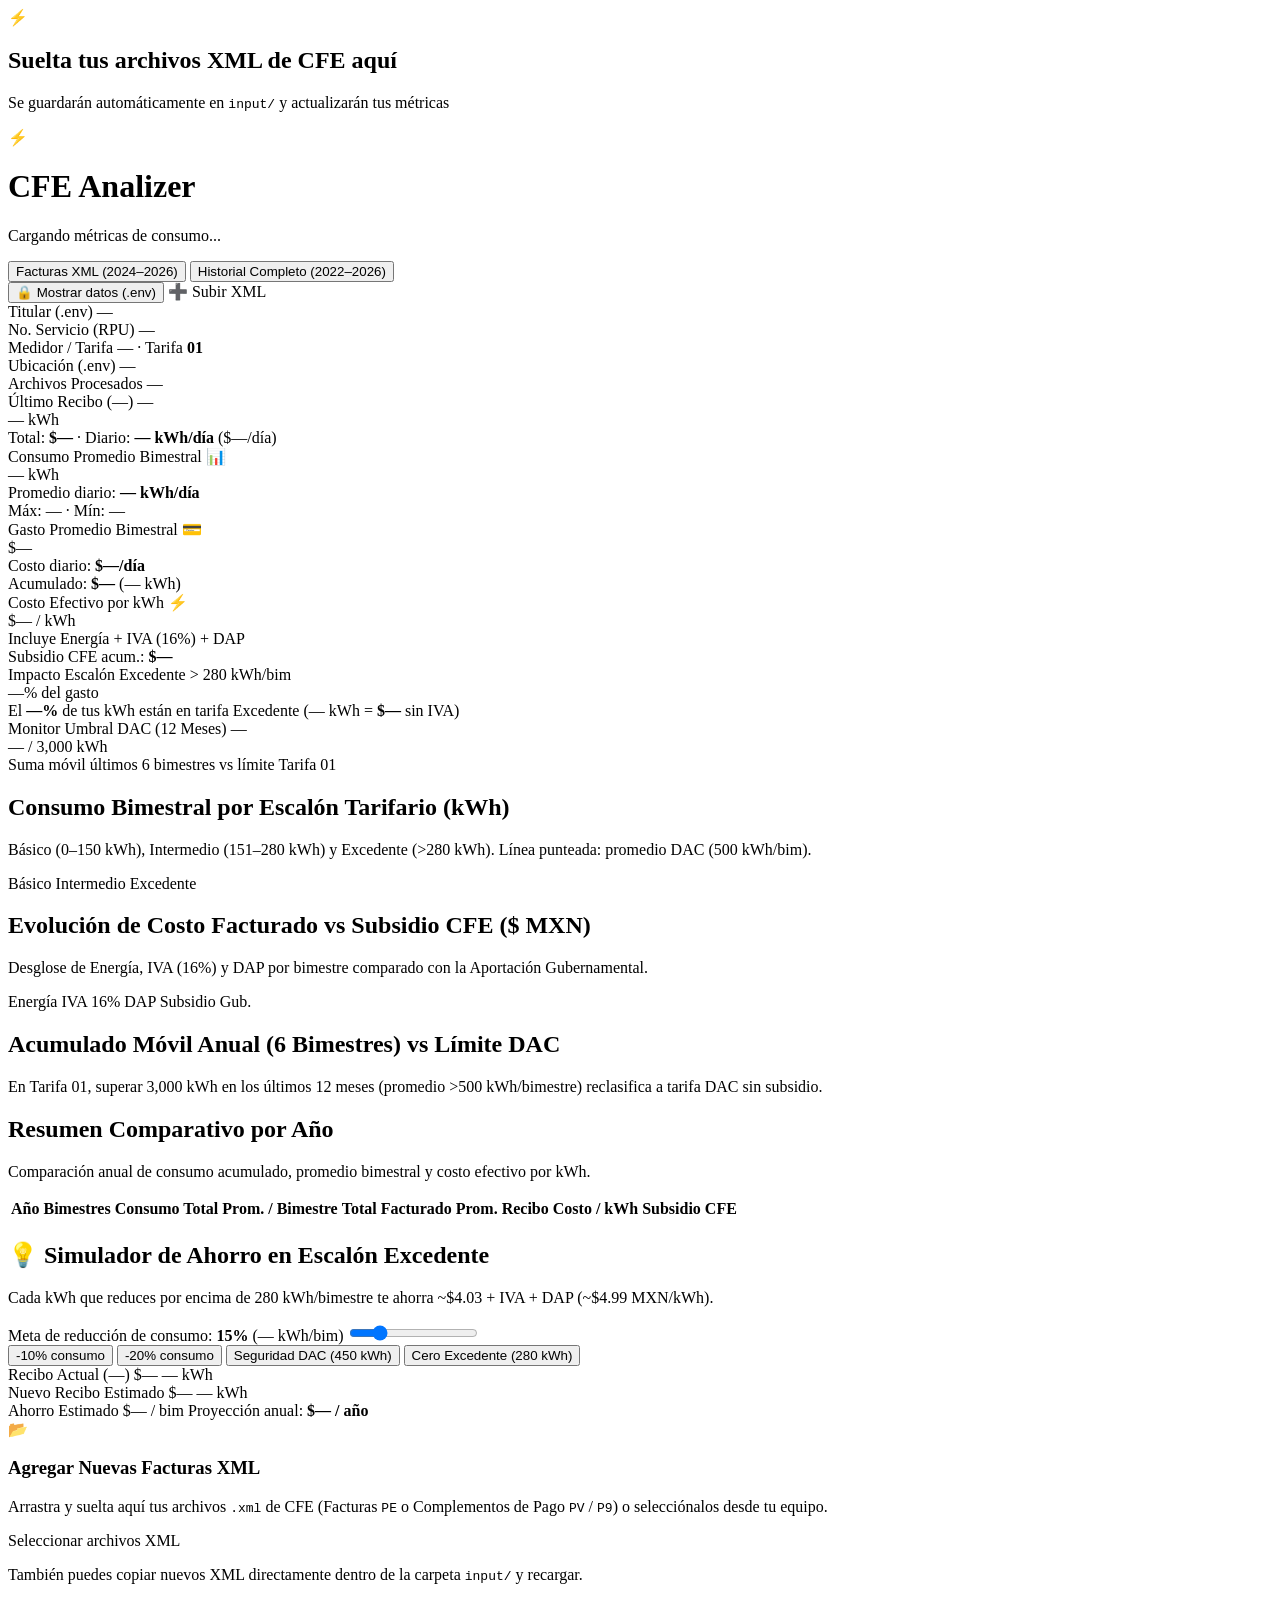
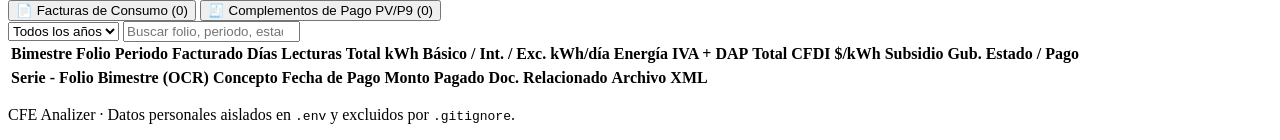
==== src/static/index.html @ cbf7b18a "feat: add CFE XML consumption analyzer dashboard with .env privacy isolation" ====
<!DOCTYPE html>
<html lang="es">
<head>
  <meta charset="UTF-8" />
  <meta name="viewport" content="width=device-width, initial-scale=1.0" />
  <title>CFE Analizer — Dashboard de Consumo Eléctrico</title>
  <link rel="stylesheet" href="/styles.css" />
</head>
<body>
  <!-- Zona de arrastrar y soltar global -->
  <div id="drop-overlay" class="drop-overlay hidden">
    <div class="drop-box">
      <div class="drop-icon">⚡</div>
      <h2>Suelta tus archivos XML de CFE aquí</h2>
      <p>Se guardarán automáticamente en <code>input/</code> y actualizarán tus métricas</p>
    </div>
  </div>

  <header class="topbar">
    <div class="brand">
      <div class="brand-logo">⚡</div>
      <div>
        <h1>CFE Analizer</h1>
        <p class="subtitle" id="header-subtitle">Cargando métricas de consumo...</p>
      </div>
    </div>

    <div class="topbar-actions">
      <div class="segmented-control" title="Alternar entre facturas XML directas o incluir los 11 bimestres históricos embebidos (2022-2023)">
        <button id="btn-mode-direct" class="seg-btn active" type="button">Facturas XML (2024–2026)</button>
        <button id="btn-mode-full" class="seg-btn" type="button">Historial Completo (2022–2026)</button>
      </div>

      <button id="btn-privacy" class="btn btn-secondary" type="button" title="Mostrar u ocultar datos personales cargados desde .env">
        🔒 <span id="privacy-label">Mostrar datos (.env)</span>
      </button>

      <label for="xml-file-input" class="btn btn-primary">
        ➕ Subir XML
      </label>
      <input id="xml-file-input" type="file" accept=".xml,.XML" multiple hidden />
    </div>
  </header>

  <main class="container">
    <!-- Notificación de subida -->
    <div id="toast" class="toast hidden"></div>

    <!-- Barra de perfil de suministro (.env) -->
    <section class="profile-bar">
      <div class="profile-item">
        <span class="profile-label">Titular (.env)</span>
        <span class="profile-value sensitive" id="prof-titular">—</span>
      </div>
      <div class="profile-item">
        <span class="profile-label">No. Servicio (RPU)</span>
        <span class="profile-value sensitive" id="prof-rpu">—</span>
      </div>
      <div class="profile-item">
        <span class="profile-label">Medidor / Tarifa</span>
        <span class="profile-value"><span class="sensitive" id="prof-medidor">—</span> · Tarifa <strong id="prof-tarifa">01</strong></span>
      </div>
      <div class="profile-item">
        <span class="profile-label">Ubicación (.env)</span>
        <span class="profile-value sensitive" id="prof-direccion">—</span>
      </div>
      <div class="profile-item">
        <span class="profile-label">Archivos Procesados</span>
        <span class="profile-value" id="prof-files">—</span>
      </div>
    </section>

    <!-- Tarjetas KPI -->
    <section class="kpi-grid">
      <article class="kpi-card highlight">
        <div class="kpi-header">
          <span class="kpi-title">Último Recibo (<span id="kpi-last-period">—</span>)</span>
          <span id="kpi-last-badge" class="badge">—</span>
        </div>
        <div class="kpi-main" id="kpi-last-kwh">— kWh</div>
        <div class="kpi-sub">
          Total: <strong id="kpi-last-total">$—</strong> · Diario: <strong id="kpi-last-daily">— kWh/día</strong> (<span id="kpi-last-daily-cost">$—/día</span>)
        </div>
      </article>

      <article class="kpi-card">
        <div class="kpi-header">
          <span class="kpi-title">Consumo Promedio Bimestral</span>
          <span class="kpi-icon">📊</span>
        </div>
        <div class="kpi-main" id="kpi-avg-kwh">— kWh</div>
        <div class="kpi-sub">
          Promedio diario: <strong id="kpi-avg-daily-kwh">— kWh/día</strong><br />
          Máx: <span id="kpi-max-kwh">—</span> · Mín: <span id="kpi-min-kwh">—</span>
        </div>
      </article>

      <article class="kpi-card">
        <div class="kpi-header">
          <span class="kpi-title">Gasto Promedio Bimestral</span>
          <span class="kpi-icon">💳</span>
        </div>
        <div class="kpi-main" id="kpi-avg-cost">$—</div>
        <div class="kpi-sub">
          Costo diario: <strong id="kpi-avg-daily-cost">$—/día</strong><br />
          Acumulado: <strong id="kpi-total-cost">$—</strong> (<span id="kpi-total-kwh">— kWh</span>)
        </div>
      </article>

      <article class="kpi-card">
        <div class="kpi-header">
          <span class="kpi-title">Costo Efectivo por kWh</span>
          <span class="kpi-icon">⚡</span>
        </div>
        <div class="kpi-main" id="kpi-cost-kwh">$— / kWh</div>
        <div class="kpi-sub">
          Incluye Energía + IVA (16%) + DAP<br />
          Subsidio CFE acum.: <strong class="text-emerald" id="kpi-total-subsidio">$—</strong>
        </div>
      </article>

      <article class="kpi-card warning-border">
        <div class="kpi-header">
          <span class="kpi-title">Impacto Escalón Excedente</span>
          <span class="badge badge-warn">&gt; 280 kWh/bim</span>
        </div>
        <div class="kpi-main text-amber" id="kpi-exc-cost-pct">—% del gasto</div>
        <div class="kpi-sub">
          El <strong id="kpi-exc-kwh-pct">—%</strong> de tus kWh están en tarifa Excedente (<span id="kpi-exc-kwh-total">— kWh</span> = <strong id="kpi-exc-cost-total">$—</strong> sin IVA)
        </div>
      </article>

      <article class="kpi-card" id="dac-card">
        <div class="kpi-header">
          <span class="kpi-title">Monitor Umbral DAC (12 Meses)</span>
          <span id="dac-badge" class="badge">—</span>
        </div>
        <div class="kpi-main" id="kpi-dac-rolling">— / 3,000 kWh</div>
        <div class="progress-bar-wrap">
          <div id="dac-progress-bar" class="progress-bar" style="width: 0%"></div>
        </div>
        <div class="kpi-sub" id="kpi-dac-sub">
          Suma móvil últimos 6 bimestres vs límite Tarifa 01
        </div>
      </article>
    </section>

    <!-- Gráficas Principales -->
    <section class="charts-grid">
      <div class="card chart-card">
        <div class="card-header">
          <div>
            <h2>Consumo Bimestral por Escalón Tarifario (kWh)</h2>
            <p class="card-desc">Básico (0–150 kWh), Intermedio (151–280 kWh) y Excedente (&gt;280 kWh). Línea punteada: promedio DAC (500 kWh/bim).</p>
          </div>
          <div class="legend-inline">
            <span><i class="dot dot-basico"></i> Básico</span>
            <span><i class="dot dot-intermedio"></i> Intermedio</span>
            <span><i class="dot dot-excedente"></i> Excedente</span>
          </div>
        </div>
        <div class="chart-container" id="chart-kwh-tiers"></div>
      </div>

      <div class="card chart-card">
        <div class="card-header">
          <div>
            <h2>Evolución de Costo Facturado vs Subsidio CFE ($ MXN)</h2>
            <p class="card-desc">Desglose de Energía, IVA (16%) y DAP por bimestre comparado con la Aportación Gubernamental.</p>
          </div>
          <div class="legend-inline">
            <span><i class="dot dot-energia"></i> Energía</span>
            <span><i class="dot dot-iva"></i> IVA 16%</span>
            <span><i class="dot dot-dap"></i> DAP</span>
            <span><i class="dot dot-subsidio"></i> Subsidio Gub.</span>
          </div>
        </div>
        <div class="chart-container" id="chart-cost-breakdown"></div>
      </div>
    </section>

    <!-- Segunda fila de gráficas: Riesgo DAC + Comparativa Anual -->
    <section class="charts-grid">
      <div class="card chart-card">
        <div class="card-header">
          <div>
            <h2>Acumulado Móvil Anual (6 Bimestres) vs Límite DAC</h2>
            <p class="card-desc">En Tarifa 01, superar 3,000 kWh en los últimos 12 meses (promedio &gt;500 kWh/bimestre) reclasifica a tarifa DAC sin subsidio.</p>
          </div>
        </div>
        <div class="chart-container" id="chart-dac-rolling"></div>
      </div>

      <div class="card chart-card">
        <div class="card-header">
          <div>
            <h2>Resumen Comparativo por Año</h2>
            <p class="card-desc">Comparación anual de consumo acumulado, promedio bimestral y costo efectivo por kWh.</p>
          </div>
        </div>
        <div class="year-table-wrap">
          <table class="data-table compact-table" id="year-summary-table">
            <thead>
              <tr>
                <th>Año</th>
                <th>Bimestres</th>
                <th>Consumo Total</th>
                <th>Prom. / Bimestre</th>
                <th>Total Facturado</th>
                <th>Prom. Recibo</th>
                <th>Costo / kWh</th>
                <th>Subsidio CFE</th>
              </tr>
            </thead>
            <tbody></tbody>
          </table>
        </div>
      </div>
    </section>

    <!-- Simulador Interactivo de Ahorro + Zona de Carga -->
    <section class="simulator-upload-grid">
      <div class="card simulator-card">
        <div class="card-header">
          <div>
            <h2>💡 Simulador de Ahorro en Escalón Excedente</h2>
            <p class="card-desc">Cada kWh que reduces por encima de 280 kWh/bimestre te ahorra ~$4.03 + IVA + DAP (~$4.99 MXN/kWh).</p>
          </div>
        </div>
        <div class="simulator-body">
          <div class="sim-controls">
            <label for="sim-slider">
              Meta de reducción de consumo: <strong id="sim-pct-label">15%</strong>
              (<span id="sim-kwh-target-label">— kWh/bim</span>)
            </label>
            <input type="range" id="sim-slider" min="5" max="55" step="1" value="15" />
            <div class="sim-presets">
              <button type="button" class="chip" data-target-pct="10">-10% consumo</button>
              <button type="button" class="chip" data-target-pct="20">-20% consumo</button>
              <button type="button" class="chip" id="btn-sim-no-dac">Seguridad DAC (450 kWh)</button>
              <button type="button" class="chip" id="btn-sim-no-exc">Cero Excedente (280 kWh)</button>
            </div>
          </div>
          <div class="sim-results">
            <div class="sim-stat">
              <span class="sim-stat-label">Recibo Actual (<span id="sim-ref-period">—</span>)</span>
              <span class="sim-stat-val" id="sim-curr-bill">$—</span>
              <span class="sim-stat-sub" id="sim-curr-kwh">— kWh</span>
            </div>
            <div class="sim-stat">
              <span class="sim-stat-label">Nuevo Recibo Estimado</span>
              <span class="sim-stat-val text-emerald" id="sim-new-bill">$—</span>
              <span class="sim-stat-sub" id="sim-new-kwh">— kWh</span>
            </div>
            <div class="sim-stat highlight-stat">
              <span class="sim-stat-label">Ahorro Estimado</span>
              <span class="sim-stat-val text-amber" id="sim-saving-bim">$— / bim</span>
              <span class="sim-stat-sub">Proyección anual: <strong id="sim-saving-year">$— / año</strong></span>
            </div>
          </div>
        </div>
      </div>

      <div class="card upload-card" id="upload-dropzone">
        <div class="upload-content">
          <div class="upload-icon">📂</div>
          <h3>Agregar Nuevas Facturas XML</h3>
          <p>Arrastra y suelta aquí tus archivos <code>.xml</code> de CFE (Facturas <code>PE</code> o Complementos de Pago <code>PV</code> / <code>P9</code>) o selecciónalos desde tu equipo.</p>
          <label for="xml-file-input" class="btn btn-primary">Seleccionar archivos XML</label>
          <p class="upload-hint">También puedes copiar nuevos XML directamente dentro de la carpeta <code>input/</code> y recargar.</p>
        </div>
      </div>
    </section>

    <!-- Tabla Detallada de Facturas y Pagos -->
    <section class="card table-section">
      <div class="card-header table-header-bar">
        <div class="tabs">
          <button type="button" id="tab-invoices" class="tab-btn active">📄 Facturas de Consumo (<span id="count-invoices">0</span>)</button>
          <button type="button" id="tab-payments" class="tab-btn">🧾 Complementos de Pago PV/P9 (<span id="count-payments">0</span>)</button>
        </div>
        <div class="table-filters">
          <select id="filter-year" class="input-select">
            <option value="all">Todos los años</option>
          </select>
          <input type="search" id="filter-search" class="input-search" placeholder="Buscar folio, periodo, estado..." />
        </div>
      </div>

      <!-- Tabla Facturas -->
      <div id="view-invoices" class="table-responsive">
        <table class="data-table" id="invoices-table">
          <thead>
            <tr>
              <th>Bimestre</th>
              <th>Folio</th>
              <th>Periodo Facturado</th>
              <th>Días</th>
              <th>Lecturas</th>
              <th>Total kWh</th>
              <th>Básico / Int. / Exc.</th>
              <th>kWh/día</th>
              <th>Energía</th>
              <th>IVA + DAP</th>
              <th>Total CFDI</th>
              <th>$/kWh</th>
              <th>Subsidio Gub.</th>
              <th>Estado / Pago</th>
            </tr>
          </thead>
          <tbody></tbody>
        </table>
      </div>

      <!-- Tabla Complementos de Pago -->
      <div id="view-payments" class="table-responsive hidden">
        <table class="data-table" id="payments-table">
          <thead>
            <tr>
              <th>Serie - Folio</th>
              <th>Bimestre (OCR)</th>
              <th>Concepto</th>
              <th>Fecha de Pago</th>
              <th>Monto Pagado</th>
              <th>Doc. Relacionado</th>
              <th>Archivo XML</th>
            </tr>
          </thead>
          <tbody></tbody>
        </table>
      </div>
    </section>
  </main>

  <footer class="footer">
    <p>CFE Analizer · Datos personales aislados en <code>.env</code> y excluidos por <code>.gitignore</code>.</p>
  </footer>

  <div id="chart-tooltip" class="chart-tooltip hidden"></div>
  <script src="/app.js"></script>
</body>
</html>
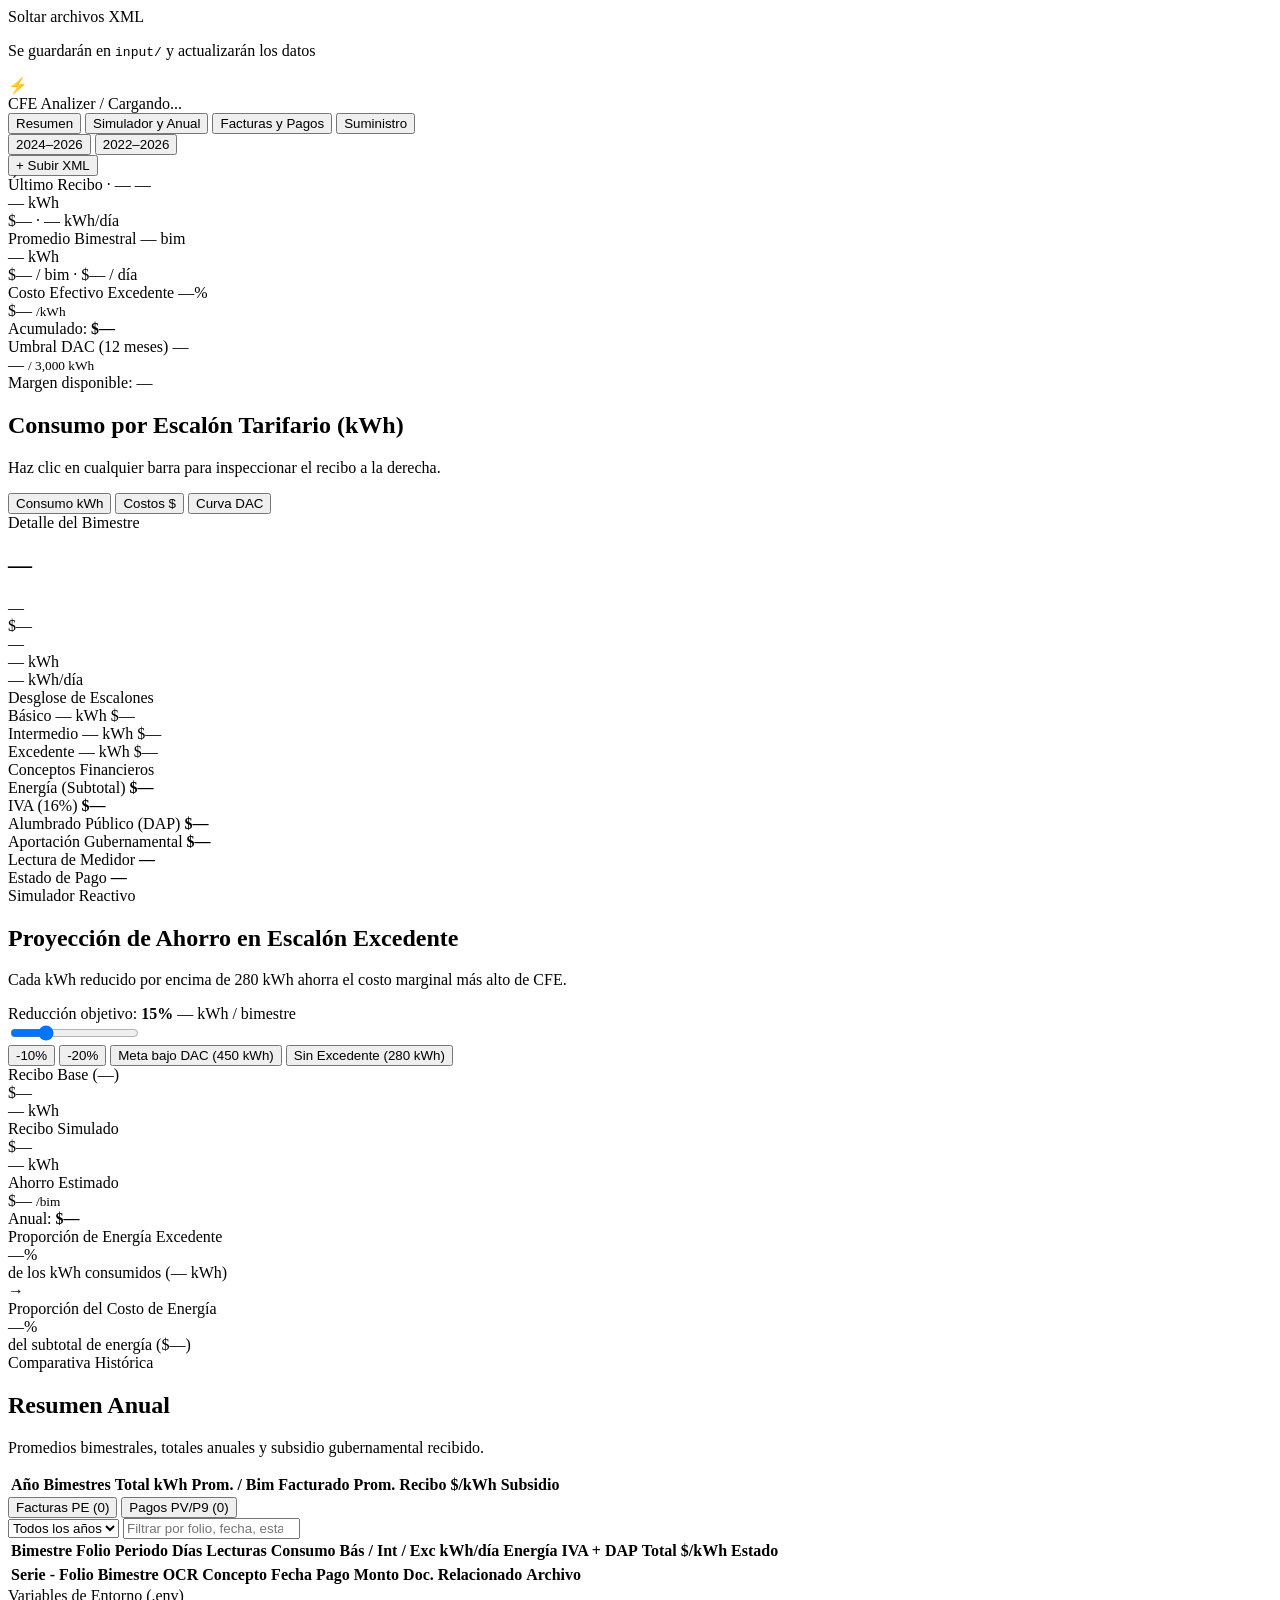
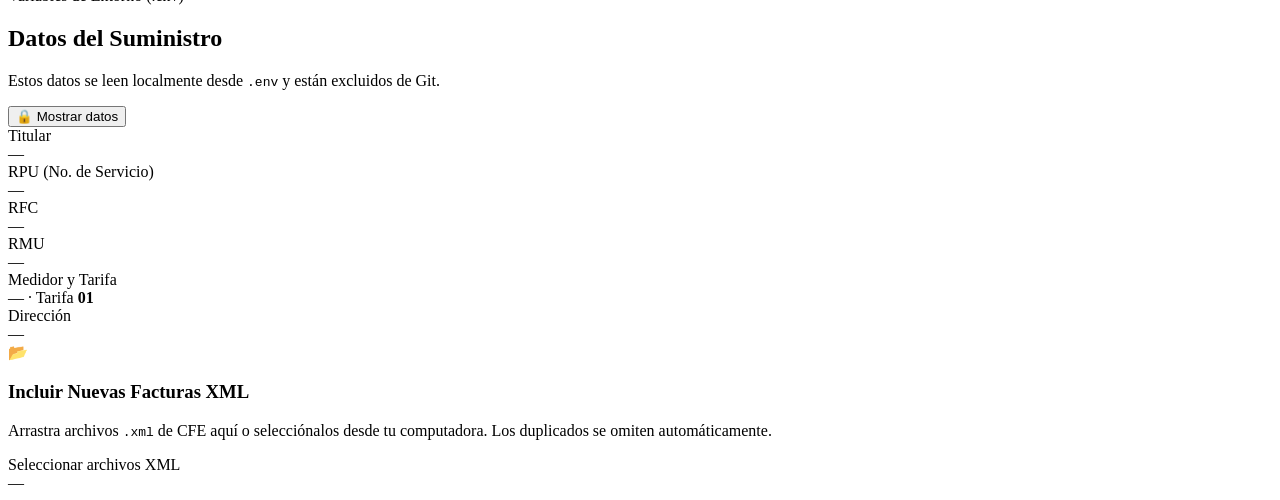
==== commit 454b34ed: "style(ui): redesign into minimalist zero-glow rounded-square multi-view interface" ====
--- a/src/static/index.html
+++ b/src/static/index.html
@@ -3,338 +3,425 @@
 <head>
   <meta charset="UTF-8" />
   <meta name="viewport" content="width=device-width, initial-scale=1.0" />
-  <title>CFE Analizer — Dashboard de Consumo Eléctrico</title>
+  <title>CFE Analizer</title>
   <link rel="stylesheet" href="/styles.css" />
 </head>
 <body>
-  <!-- Zona de arrastrar y soltar global -->
+  <!-- Drop overlay global -->
   <div id="drop-overlay" class="drop-overlay hidden">
     <div class="drop-box">
-      <div class="drop-icon">⚡</div>
-      <h2>Suelta tus archivos XML de CFE aquí</h2>
-      <p>Se guardarán automáticamente en <code>input/</code> y actualizarán tus métricas</p>
+      <div class="drop-title">Soltar archivos XML</div>
+      <p>Se guardarán en <code>input/</code> y actualizarán los datos</p>
     </div>
   </div>
 
-  <header class="topbar">
-    <div class="brand">
-      <div class="brand-logo">⚡</div>
-      <div>
-        <h1>CFE Analizer</h1>
-        <p class="subtitle" id="header-subtitle">Cargando métricas de consumo...</p>
+  <div class="app-shell">
+    <!-- Barra superior minimalista -->
+    <header class="topbar">
+      <div class="topbar-left">
+        <div class="logo-sq">⚡</div>
+        <span class="app-title">CFE Analizer</span>
+        <span class="divider">/</span>
+        <span id="header-period-badge" class="meta-pill">Cargando...</span>
       </div>
-    </div>
-
-    <div class="topbar-actions">
-      <div class="segmented-control" title="Alternar entre facturas XML directas o incluir los 11 bimestres históricos embebidos (2022-2023)">
-        <button id="btn-mode-direct" class="seg-btn active" type="button">Facturas XML (2024–2026)</button>
-        <button id="btn-mode-full" class="seg-btn" type="button">Historial Completo (2022–2026)</button>
+
+      <!-- Navegación principal por vistas -->
+      <nav class="main-nav" aria-label="Vistas principales">
+        <button type="button" class="nav-btn active" data-view="overview">Resumen</button>
+        <button type="button" class="nav-btn" data-view="simulator">Simulador y Anual</button>
+        <button type="button" class="nav-btn" data-view="records">Facturas y Pagos</button>
+        <button type="button" class="nav-btn" data-view="profile">Suministro</button>
+      </nav>
+
+      <!-- Controles globales discretos -->
+      <div class="topbar-right">
+        <div class="segmented" title="Rango de datos">
+          <button id="btn-mode-direct" class="seg-btn active" type="button">2024–2026</button>
+          <button id="btn-mode-full" class="seg-btn" type="button">2022–2026</button>
+        </div>
+
+        <button id="btn-open-upload" class="btn btn-primary" type="button">
+          + Subir XML
+        </button>
+        <input id="xml-file-input" type="file" accept=".xml,.XML" multiple hidden />
       </div>
-
-      <button id="btn-privacy" class="btn btn-secondary" type="button" title="Mostrar u ocultar datos personales cargados desde .env">
-        🔒 <span id="privacy-label">Mostrar datos (.env)</span>
-      </button>
-
-      <label for="xml-file-input" class="btn btn-primary">
-        ➕ Subir XML
-      </label>
-      <input id="xml-file-input" type="file" accept=".xml,.XML" multiple hidden />
-    </div>
-  </header>
-
-  <main class="container">
-    <!-- Notificación de subida -->
+    </header>
+
+    <!-- Notificación flotante -->
     <div id="toast" class="toast hidden"></div>
 
-    <!-- Barra de perfil de suministro (.env) -->
-    <section class="profile-bar">
-      <div class="profile-item">
-        <span class="profile-label">Titular (.env)</span>
-        <span class="profile-value sensitive" id="prof-titular">—</span>
-      </div>
-      <div class="profile-item">
-        <span class="profile-label">No. Servicio (RPU)</span>
-        <span class="profile-value sensitive" id="prof-rpu">—</span>
-      </div>
-      <div class="profile-item">
-        <span class="profile-label">Medidor / Tarifa</span>
-        <span class="profile-value"><span class="sensitive" id="prof-medidor">—</span> · Tarifa <strong id="prof-tarifa">01</strong></span>
-      </div>
-      <div class="profile-item">
-        <span class="profile-label">Ubicación (.env)</span>
-        <span class="profile-value sensitive" id="prof-direccion">—</span>
-      </div>
-      <div class="profile-item">
-        <span class="profile-label">Archivos Procesados</span>
-        <span class="profile-value" id="prof-files">—</span>
-      </div>
-    </section>
-
-    <!-- Tarjetas KPI -->
-    <section class="kpi-grid">
-      <article class="kpi-card highlight">
-        <div class="kpi-header">
-          <span class="kpi-title">Último Recibo (<span id="kpi-last-period">—</span>)</span>
-          <span id="kpi-last-badge" class="badge">—</span>
-        </div>
-        <div class="kpi-main" id="kpi-last-kwh">— kWh</div>
-        <div class="kpi-sub">
-          Total: <strong id="kpi-last-total">$—</strong> · Diario: <strong id="kpi-last-daily">— kWh/día</strong> (<span id="kpi-last-daily-cost">$—/día</span>)
-        </div>
-      </article>
-
-      <article class="kpi-card">
-        <div class="kpi-header">
-          <span class="kpi-title">Consumo Promedio Bimestral</span>
-          <span class="kpi-icon">📊</span>
-        </div>
-        <div class="kpi-main" id="kpi-avg-kwh">— kWh</div>
-        <div class="kpi-sub">
-          Promedio diario: <strong id="kpi-avg-daily-kwh">— kWh/día</strong><br />
-          Máx: <span id="kpi-max-kwh">—</span> · Mín: <span id="kpi-min-kwh">—</span>
-        </div>
-      </article>
-
-      <article class="kpi-card">
-        <div class="kpi-header">
-          <span class="kpi-title">Gasto Promedio Bimestral</span>
-          <span class="kpi-icon">💳</span>
-        </div>
-        <div class="kpi-main" id="kpi-avg-cost">$—</div>
-        <div class="kpi-sub">
-          Costo diario: <strong id="kpi-avg-daily-cost">$—/día</strong><br />
-          Acumulado: <strong id="kpi-total-cost">$—</strong> (<span id="kpi-total-kwh">— kWh</span>)
-        </div>
-      </article>
-
-      <article class="kpi-card">
-        <div class="kpi-header">
-          <span class="kpi-title">Costo Efectivo por kWh</span>
-          <span class="kpi-icon">⚡</span>
-        </div>
-        <div class="kpi-main" id="kpi-cost-kwh">$— / kWh</div>
-        <div class="kpi-sub">
-          Incluye Energía + IVA (16%) + DAP<br />
-          Subsidio CFE acum.: <strong class="text-emerald" id="kpi-total-subsidio">$—</strong>
-        </div>
-      </article>
-
-      <article class="kpi-card warning-border">
-        <div class="kpi-header">
-          <span class="kpi-title">Impacto Escalón Excedente</span>
-          <span class="badge badge-warn">&gt; 280 kWh/bim</span>
-        </div>
-        <div class="kpi-main text-amber" id="kpi-exc-cost-pct">—% del gasto</div>
-        <div class="kpi-sub">
-          El <strong id="kpi-exc-kwh-pct">—%</strong> de tus kWh están en tarifa Excedente (<span id="kpi-exc-kwh-total">— kWh</span> = <strong id="kpi-exc-cost-total">$—</strong> sin IVA)
-        </div>
-      </article>
-
-      <article class="kpi-card" id="dac-card">
-        <div class="kpi-header">
-          <span class="kpi-title">Monitor Umbral DAC (12 Meses)</span>
-          <span id="dac-badge" class="badge">—</span>
-        </div>
-        <div class="kpi-main" id="kpi-dac-rolling">— / 3,000 kWh</div>
-        <div class="progress-bar-wrap">
-          <div id="dac-progress-bar" class="progress-bar" style="width: 0%"></div>
-        </div>
-        <div class="kpi-sub" id="kpi-dac-sub">
-          Suma móvil últimos 6 bimestres vs límite Tarifa 01
-        </div>
-      </article>
-    </section>
-
-    <!-- Gráficas Principales -->
-    <section class="charts-grid">
-      <div class="card chart-card">
-        <div class="card-header">
-          <div>
-            <h2>Consumo Bimestral por Escalón Tarifario (kWh)</h2>
-            <p class="card-desc">Básico (0–150 kWh), Intermedio (151–280 kWh) y Excedente (&gt;280 kWh). Línea punteada: promedio DAC (500 kWh/bim).</p>
-          </div>
-          <div class="legend-inline">
-            <span><i class="dot dot-basico"></i> Básico</span>
-            <span><i class="dot dot-intermedio"></i> Intermedio</span>
-            <span><i class="dot dot-excedente"></i> Excedente</span>
-          </div>
-        </div>
-        <div class="chart-container" id="chart-kwh-tiers"></div>
-      </div>
-
-      <div class="card chart-card">
-        <div class="card-header">
-          <div>
-            <h2>Evolución de Costo Facturado vs Subsidio CFE ($ MXN)</h2>
-            <p class="card-desc">Desglose de Energía, IVA (16%) y DAP por bimestre comparado con la Aportación Gubernamental.</p>
-          </div>
-          <div class="legend-inline">
-            <span><i class="dot dot-energia"></i> Energía</span>
-            <span><i class="dot dot-iva"></i> IVA 16%</span>
-            <span><i class="dot dot-dap"></i> DAP</span>
-            <span><i class="dot dot-subsidio"></i> Subsidio Gub.</span>
-          </div>
-        </div>
-        <div class="chart-container" id="chart-cost-breakdown"></div>
-      </div>
-    </section>
-
-    <!-- Segunda fila de gráficas: Riesgo DAC + Comparativa Anual -->
-    <section class="charts-grid">
-      <div class="card chart-card">
-        <div class="card-header">
-          <div>
-            <h2>Acumulado Móvil Anual (6 Bimestres) vs Límite DAC</h2>
-            <p class="card-desc">En Tarifa 01, superar 3,000 kWh en los últimos 12 meses (promedio &gt;500 kWh/bimestre) reclasifica a tarifa DAC sin subsidio.</p>
-          </div>
-        </div>
-        <div class="chart-container" id="chart-dac-rolling"></div>
-      </div>
-
-      <div class="card chart-card">
-        <div class="card-header">
-          <div>
-            <h2>Resumen Comparativo por Año</h2>
-            <p class="card-desc">Comparación anual de consumo acumulado, promedio bimestral y costo efectivo por kWh.</p>
-          </div>
-        </div>
-        <div class="year-table-wrap">
-          <table class="data-table compact-table" id="year-summary-table">
-            <thead>
-              <tr>
-                <th>Año</th>
-                <th>Bimestres</th>
-                <th>Consumo Total</th>
-                <th>Prom. / Bimestre</th>
-                <th>Total Facturado</th>
-                <th>Prom. Recibo</th>
-                <th>Costo / kWh</th>
-                <th>Subsidio CFE</th>
-              </tr>
-            </thead>
-            <tbody></tbody>
-          </table>
-        </div>
-      </div>
-    </section>
-
-    <!-- Simulador Interactivo de Ahorro + Zona de Carga -->
-    <section class="simulator-upload-grid">
-      <div class="card simulator-card">
-        <div class="card-header">
-          <div>
-            <h2>💡 Simulador de Ahorro en Escalón Excedente</h2>
-            <p class="card-desc">Cada kWh que reduces por encima de 280 kWh/bimestre te ahorra ~$4.03 + IVA + DAP (~$4.99 MXN/kWh).</p>
-          </div>
-        </div>
-        <div class="simulator-body">
-          <div class="sim-controls">
-            <label for="sim-slider">
-              Meta de reducción de consumo: <strong id="sim-pct-label">15%</strong>
-              (<span id="sim-kwh-target-label">— kWh/bim</span>)
-            </label>
-            <input type="range" id="sim-slider" min="5" max="55" step="1" value="15" />
-            <div class="sim-presets">
-              <button type="button" class="chip" data-target-pct="10">-10% consumo</button>
-              <button type="button" class="chip" data-target-pct="20">-20% consumo</button>
-              <button type="button" class="chip" id="btn-sim-no-dac">Seguridad DAC (450 kWh)</button>
-              <button type="button" class="chip" id="btn-sim-no-exc">Cero Excedente (280 kWh)</button>
-            </div>
-          </div>
-          <div class="sim-results">
-            <div class="sim-stat">
-              <span class="sim-stat-label">Recibo Actual (<span id="sim-ref-period">—</span>)</span>
-              <span class="sim-stat-val" id="sim-curr-bill">$—</span>
-              <span class="sim-stat-sub" id="sim-curr-kwh">— kWh</span>
-            </div>
-            <div class="sim-stat">
-              <span class="sim-stat-label">Nuevo Recibo Estimado</span>
-              <span class="sim-stat-val text-emerald" id="sim-new-bill">$—</span>
-              <span class="sim-stat-sub" id="sim-new-kwh">— kWh</span>
-            </div>
-            <div class="sim-stat highlight-stat">
-              <span class="sim-stat-label">Ahorro Estimado</span>
-              <span class="sim-stat-val text-amber" id="sim-saving-bim">$— / bim</span>
-              <span class="sim-stat-sub">Proyección anual: <strong id="sim-saving-year">$— / año</strong></span>
-            </div>
-          </div>
-        </div>
-      </div>
-
-      <div class="card upload-card" id="upload-dropzone">
-        <div class="upload-content">
-          <div class="upload-icon">📂</div>
-          <h3>Agregar Nuevas Facturas XML</h3>
-          <p>Arrastra y suelta aquí tus archivos <code>.xml</code> de CFE (Facturas <code>PE</code> o Complementos de Pago <code>PV</code> / <code>P9</code>) o selecciónalos desde tu equipo.</p>
-          <label for="xml-file-input" class="btn btn-primary">Seleccionar archivos XML</label>
-          <p class="upload-hint">También puedes copiar nuevos XML directamente dentro de la carpeta <code>input/</code> y recargar.</p>
-        </div>
-      </div>
-    </section>
-
-    <!-- Tabla Detallada de Facturas y Pagos -->
-    <section class="card table-section">
-      <div class="card-header table-header-bar">
-        <div class="tabs">
-          <button type="button" id="tab-invoices" class="tab-btn active">📄 Facturas de Consumo (<span id="count-invoices">0</span>)</button>
-          <button type="button" id="tab-payments" class="tab-btn">🧾 Complementos de Pago PV/P9 (<span id="count-payments">0</span>)</button>
-        </div>
-        <div class="table-filters">
-          <select id="filter-year" class="input-select">
-            <option value="all">Todos los años</option>
-          </select>
-          <input type="search" id="filter-search" class="input-search" placeholder="Buscar folio, periodo, estado..." />
-        </div>
-      </div>
-
-      <!-- Tabla Facturas -->
-      <div id="view-invoices" class="table-responsive">
-        <table class="data-table" id="invoices-table">
-          <thead>
-            <tr>
-              <th>Bimestre</th>
-              <th>Folio</th>
-              <th>Periodo Facturado</th>
-              <th>Días</th>
-              <th>Lecturas</th>
-              <th>Total kWh</th>
-              <th>Básico / Int. / Exc.</th>
-              <th>kWh/día</th>
-              <th>Energía</th>
-              <th>IVA + DAP</th>
-              <th>Total CFDI</th>
-              <th>$/kWh</th>
-              <th>Subsidio Gub.</th>
-              <th>Estado / Pago</th>
-            </tr>
-          </thead>
-          <tbody></tbody>
-        </table>
-      </div>
-
-      <!-- Tabla Complementos de Pago -->
-      <div id="view-payments" class="table-responsive hidden">
-        <table class="data-table" id="payments-table">
-          <thead>
-            <tr>
-              <th>Serie - Folio</th>
-              <th>Bimestre (OCR)</th>
-              <th>Concepto</th>
-              <th>Fecha de Pago</th>
-              <th>Monto Pagado</th>
-              <th>Doc. Relacionado</th>
-              <th>Archivo XML</th>
-            </tr>
-          </thead>
-          <tbody></tbody>
-        </table>
-      </div>
-    </section>
-  </main>
-
-  <footer class="footer">
-    <p>CFE Analizer · Datos personales aislados en <code>.env</code> y excluidos por <code>.gitignore</code>.</p>
-  </footer>
+    <!-- CONTENIDO DE VISTAS -->
+    <main class="view-container">
+      <!-- ==================== VISTA 1: RESUMEN ==================== -->
+      <section id="view-overview" class="view active">
+        <!-- 4 Tarjetas KPI esenciales -->
+        <div class="kpi-row">
+          <article class="sq-card kpi-card">
+            <div class="kpi-top">
+              <span class="kpi-label">Último Recibo · <span id="kpi-last-period">—</span></span>
+              <span id="kpi-last-badge" class="tag">—</span>
+            </div>
+            <div class="kpi-value" id="kpi-last-kwh">— kWh</div>
+            <div class="kpi-foot">
+              <span id="kpi-last-total">$—</span>
+              <span class="dot-sep">·</span>
+              <span id="kpi-last-daily">— kWh/día</span>
+            </div>
+          </article>
+
+          <article class="sq-card kpi-card">
+            <div class="kpi-top">
+              <span class="kpi-label">Promedio Bimestral</span>
+              <span class="tag tag-neutral" id="kpi-count-bim">— bim</span>
+            </div>
+            <div class="kpi-value" id="kpi-avg-kwh">— kWh</div>
+            <div class="kpi-foot">
+              <span id="kpi-avg-cost">$— / bim</span>
+              <span class="dot-sep">·</span>
+              <span id="kpi-avg-daily-cost">$— / día</span>
+            </div>
+          </article>
+
+          <article class="sq-card kpi-card">
+            <div class="kpi-top">
+              <span class="kpi-label">Costo Efectivo</span>
+              <span class="tag tag-amber" id="kpi-exc-tag">Excedente —%</span>
+            </div>
+            <div class="kpi-value" id="kpi-cost-kwh">$— <small>/kWh</small></div>
+            <div class="kpi-foot">
+              <span>Acumulado: <strong id="kpi-total-cost">$—</strong></span>
+            </div>
+          </article>
+
+          <article class="sq-card kpi-card">
+            <div class="kpi-top">
+              <span class="kpi-label">Umbral DAC (12 meses)</span>
+              <span id="dac-badge" class="tag">—</span>
+            </div>
+            <div class="kpi-value" id="kpi-dac-rolling">— <small>/ 3,000 kWh</small></div>
+            <div class="progress-track">
+              <div id="dac-progress-bar" class="progress-fill" style="width: 0%"></div>
+            </div>
+            <div class="kpi-foot" id="kpi-dac-sub">Margen disponible: —</div>
+          </article>
+        </div>
+
+        <!-- Panel interactivo: Gráfica principal + Inspector de recibo seleccionado -->
+        <div class="overview-main-grid">
+          <div class="sq-card chart-panel">
+            <div class="panel-header">
+              <div>
+                <h2 id="main-chart-title">Consumo por Escalón Tarifario (kWh)</h2>
+                <p id="main-chart-subtitle" class="panel-sub">Haz clic en cualquier barra para inspeccionar el recibo a la derecha.</p>
+              </div>
+              <div class="segmented" id="chart-type-switcher">
+                <button type="button" class="seg-btn active" data-chart="tiers">Consumo kWh</button>
+                <button type="button" class="seg-btn" data-chart="costs">Costos $</button>
+                <button type="button" class="seg-btn" data-chart="dac">Curva DAC</button>
+              </div>
+            </div>
+
+            <div class="chart-legend" id="main-chart-legend"></div>
+            <div class="chart-stage" id="main-chart-stage"></div>
+          </div>
+
+          <!-- Inspector reactivo del bimestre seleccionado -->
+          <aside class="sq-card inspector-panel">
+            <div class="panel-header">
+              <div>
+                <span class="eyebrow">Detalle del Bimestre</span>
+                <h2 id="insp-period">—</h2>
+              </div>
+              <span id="insp-folio" class="mono-tag">—</span>
+            </div>
+
+            <div class="insp-hero">
+              <div>
+                <div class="insp-big" id="insp-total">$—</div>
+                <div class="insp-caption" id="insp-dates">—</div>
+              </div>
+              <div class="insp-right">
+                <div class="insp-kwh" id="insp-kwh">— kWh</div>
+                <div class="insp-caption" id="insp-daily">— kWh/día</div>
+              </div>
+            </div>
+
+            <div class="insp-section">
+              <div class="insp-section-title">Desglose de Escalones</div>
+              <div class="tier-bars">
+                <div class="tier-row">
+                  <span class="tier-name"><i class="sq-dot c-basico"></i> Básico</span>
+                  <span class="tier-val" id="insp-b-kwh">— kWh</span>
+                  <span class="tier-cost" id="insp-b-cost">$—</span>
+                </div>
+                <div class="tier-row">
+                  <span class="tier-name"><i class="sq-dot c-intermedio"></i> Intermedio</span>
+                  <span class="tier-val" id="insp-i-kwh">— kWh</span>
+                  <span class="tier-cost" id="insp-i-cost">$—</span>
+                </div>
+                <div class="tier-row">
+                  <span class="tier-name"><i class="sq-dot c-excedente"></i> Excedente</span>
+                  <span class="tier-val" id="insp-e-kwh">— kWh</span>
+                  <span class="tier-cost" id="insp-e-cost">$—</span>
+                </div>
+              </div>
+            </div>
+
+            <div class="insp-section">
+              <div class="insp-section-title">Conceptos Financieros</div>
+              <div class="kv-list">
+                <div class="kv-item">
+                  <span>Energía (Subtotal)</span>
+                  <strong id="insp-energia">$—</strong>
+                </div>
+                <div class="kv-item">
+                  <span>IVA (16%)</span>
+                  <strong id="insp-iva">$—</strong>
+                </div>
+                <div class="kv-item">
+                  <span>Alumbrado Público (DAP)</span>
+                  <strong id="insp-dap">$—</strong>
+                </div>
+                <div class="kv-item">
+                  <span>Aportación Gubernamental</span>
+                  <strong class="c-text-emerald" id="insp-subsidio">$—</strong>
+                </div>
+                <div class="kv-item">
+                  <span>Lectura de Medidor</span>
+                  <strong class="mono" id="insp-lecturas">—</strong>
+                </div>
+                <div class="kv-item">
+                  <span>Estado de Pago</span>
+                  <strong id="insp-pago">—</strong>
+                </div>
+              </div>
+            </div>
+          </aside>
+        </div>
+      </section>
+
+      <!-- ==================== VISTA 2: SIMULADOR Y ANUAL ==================== -->
+      <section id="view-simulator" class="view hidden">
+        <div class="two-col-grid">
+          <!-- Simulador Reactivo -->
+          <div class="sq-card">
+            <div class="panel-header">
+              <div>
+                <span class="eyebrow">Simulador Reactivo</span>
+                <h2>Proyección de Ahorro en Escalón Excedente</h2>
+                <p class="panel-sub">Cada kWh reducido por encima de 280 kWh ahorra el costo marginal más alto de CFE.</p>
+              </div>
+            </div>
+
+            <div class="sim-box">
+              <div class="sim-slider-header">
+                <span>Reducción objetivo: <strong id="sim-pct-label">15%</strong></span>
+                <span class="mono-tag" id="sim-kwh-target-label">— kWh / bimestre</span>
+              </div>
+
+              <input type="range" id="sim-slider" min="0" max="60" step="1" value="15" />
+
+              <div class="preset-row">
+                <button type="button" class="chip-btn" data-target-pct="10">-10%</button>
+                <button type="button" class="chip-btn" data-target-pct="20">-20%</button>
+                <button type="button" class="chip-btn" id="btn-sim-no-dac">Meta bajo DAC (450 kWh)</button>
+                <button type="button" class="chip-btn" id="btn-sim-no-exc">Sin Excedente (280 kWh)</button>
+              </div>
+
+              <div class="sim-cards-row">
+                <div class="mini-sq">
+                  <span class="mini-label">Recibo Base (<span id="sim-ref-period">—</span>)</span>
+                  <div class="mini-val" id="sim-curr-bill">$—</div>
+                  <span class="mini-sub" id="sim-curr-kwh">— kWh</span>
+                </div>
+
+                <div class="mini-sq">
+                  <span class="mini-label">Recibo Simulado</span>
+                  <div class="mini-val c-text-emerald" id="sim-new-bill">$—</div>
+                  <span class="mini-sub" id="sim-new-kwh">— kWh</span>
+                </div>
+
+                <div class="mini-sq active-border">
+                  <span class="mini-label">Ahorro Estimado</span>
+                  <div class="mini-val c-text-amber" id="sim-saving-bim">$— <small>/bim</small></div>
+                  <span class="mini-sub">Anual: <strong id="sim-saving-year">$—</strong></span>
+                </div>
+              </div>
+            </div>
+
+            <!-- Resumen de proporción de costo excedente -->
+            <div class="exc-insight-box">
+              <div class="exc-col">
+                <span class="mini-label">Proporción de Energía Excedente</span>
+                <div class="exc-big" id="kpi-exc-kwh-pct">—%</div>
+                <span class="mini-sub">de los kWh consumidos (<span id="kpi-exc-kwh-total">— kWh</span>)</span>
+              </div>
+              <div class="exc-arrow">→</div>
+              <div class="exc-col">
+                <span class="mini-label">Proporción del Costo de Energía</span>
+                <div class="exc-big c-text-amber" id="kpi-exc-cost-pct">—%</div>
+                <span class="mini-sub">del subtotal de energía (<span id="kpi-exc-cost-total">$—</span>)</span>
+              </div>
+            </div>
+          </div>
+
+          <!-- Tabla Comparativa por Año -->
+          <div class="sq-card">
+            <div class="panel-header">
+              <div>
+                <span class="eyebrow">Comparativa Histórica</span>
+                <h2>Resumen Anual</h2>
+                <p class="panel-sub">Promedios bimestrales, totales anuales y subsidio gubernamental recibido.</p>
+              </div>
+            </div>
+
+            <div class="table-wrap">
+              <table class="clean-table" id="year-summary-table">
+                <thead>
+                  <tr>
+                    <th>Año</th>
+                    <th>Bimestres</th>
+                    <th>Total kWh</th>
+                    <th>Prom. / Bim</th>
+                    <th>Facturado</th>
+                    <th>Prom. Recibo</th>
+                    <th>$/kWh</th>
+                    <th>Subsidio</th>
+                  </tr>
+                </thead>
+                <tbody></tbody>
+              </table>
+            </div>
+          </div>
+        </div>
+      </section>
+
+      <!-- ==================== VISTA 3: FACTURAS Y PAGOS ==================== -->
+      <section id="view-records" class="view hidden">
+        <div class="sq-card">
+          <div class="panel-header records-bar">
+            <div class="segmented">
+              <button type="button" id="tab-invoices" class="seg-btn active">
+                Facturas PE (<span id="count-invoices">0</span>)
+              </button>
+              <button type="button" id="tab-payments" class="seg-btn">
+                Pagos PV/P9 (<span id="count-payments">0</span>)
+              </button>
+            </div>
+
+            <div class="filter-bar">
+              <select id="filter-year" class="clean-input">
+                <option value="all">Todos los años</option>
+              </select>
+              <input
+                type="search"
+                id="filter-search"
+                class="clean-input search-input"
+                placeholder="Filtrar por folio, fecha, estado..."
+              />
+            </div>
+          </div>
+
+          <!-- Tabla Facturas -->
+          <div id="view-invoices-table" class="table-wrap">
+            <table class="clean-table" id="invoices-table">
+              <thead>
+                <tr>
+                  <th>Bimestre</th>
+                  <th>Folio</th>
+                  <th>Periodo</th>
+                  <th>Días</th>
+                  <th>Lecturas</th>
+                  <th>Consumo</th>
+                  <th>Bás / Int / Exc</th>
+                  <th>kWh/día</th>
+                  <th>Energía</th>
+                  <th>IVA + DAP</th>
+                  <th>Total</th>
+                  <th>$/kWh</th>
+                  <th>Estado</th>
+                </tr>
+              </thead>
+              <tbody></tbody>
+            </table>
+          </div>
+
+          <!-- Tabla Pagos -->
+          <div id="view-payments-table" class="table-wrap hidden">
+            <table class="clean-table" id="payments-table">
+              <thead>
+                <tr>
+                  <th>Serie - Folio</th>
+                  <th>Bimestre OCR</th>
+                  <th>Concepto</th>
+                  <th>Fecha Pago</th>
+                  <th>Monto</th>
+                  <th>Doc. Relacionado</th>
+                  <th>Archivo</th>
+                </tr>
+              </thead>
+              <tbody></tbody>
+            </table>
+          </div>
+        </div>
+      </section>
+
+      <!-- ==================== VISTA 4: SUMINISTRO Y ARCHIVOS ==================== -->
+      <section id="view-profile" class="view hidden">
+        <div class="two-col-grid">
+          <div class="sq-card">
+            <div class="panel-header">
+              <div>
+                <span class="eyebrow">Variables de Entorno (.env)</span>
+                <h2>Datos del Suministro</h2>
+                <p class="panel-sub">Estos datos se leen localmente desde <code>.env</code> y están excluidos de Git.</p>
+              </div>
+              <button id="btn-privacy" class="btn btn-ghost" type="button">
+                🔒 <span id="privacy-label">Mostrar datos</span>
+              </button>
+            </div>
+
+            <div class="profile-grid">
+              <div class="mini-sq">
+                <span class="mini-label">Titular</span>
+                <div class="mini-val-sm sensitive" id="prof-titular">—</div>
+              </div>
+              <div class="mini-sq">
+                <span class="mini-label">RPU (No. de Servicio)</span>
+                <div class="mini-val-sm mono sensitive" id="prof-rpu">—</div>
+              </div>
+              <div class="mini-sq">
+                <span class="mini-label">RFC</span>
+                <div class="mini-val-sm mono sensitive" id="prof-rfc">—</div>
+              </div>
+              <div class="mini-sq">
+                <span class="mini-label">RMU</span>
+                <div class="mini-val-sm mono sensitive" id="prof-rmu">—</div>
+              </div>
+              <div class="mini-sq">
+                <span class="mini-label">Medidor y Tarifa</span>
+                <div class="mini-val-sm"><span class="mono sensitive" id="prof-medidor">—</span> · Tarifa <strong id="prof-tarifa">01</strong></div>
+              </div>
+              <div class="mini-sq">
+                <span class="mini-label">Dirección</span>
+                <div class="mini-val-sm sensitive" id="prof-direccion">—</div>
+              </div>
+            </div>
+          </div>
+
+          <div class="sq-card upload-drop-card" id="upload-dropzone">
+            <div class="upload-inner">
+              <div class="logo-sq lg">📂</div>
+              <h3>Incluir Nuevas Facturas XML</h3>
+              <p>Arrastra archivos <code>.xml</code> de CFE aquí o selecciónalos desde tu computadora. Los duplicados se omiten automáticamente.</p>
+              <label for="xml-file-input" class="btn btn-primary">Seleccionar archivos XML</label>
+              <div class="files-summary-pill" id="prof-files">—</div>
+            </div>
+          </div>
+        </div>
+      </section>
+    </main>
+  </div>
 
   <div id="chart-tooltip" class="chart-tooltip hidden"></div>
   <script src="/app.js"></script>
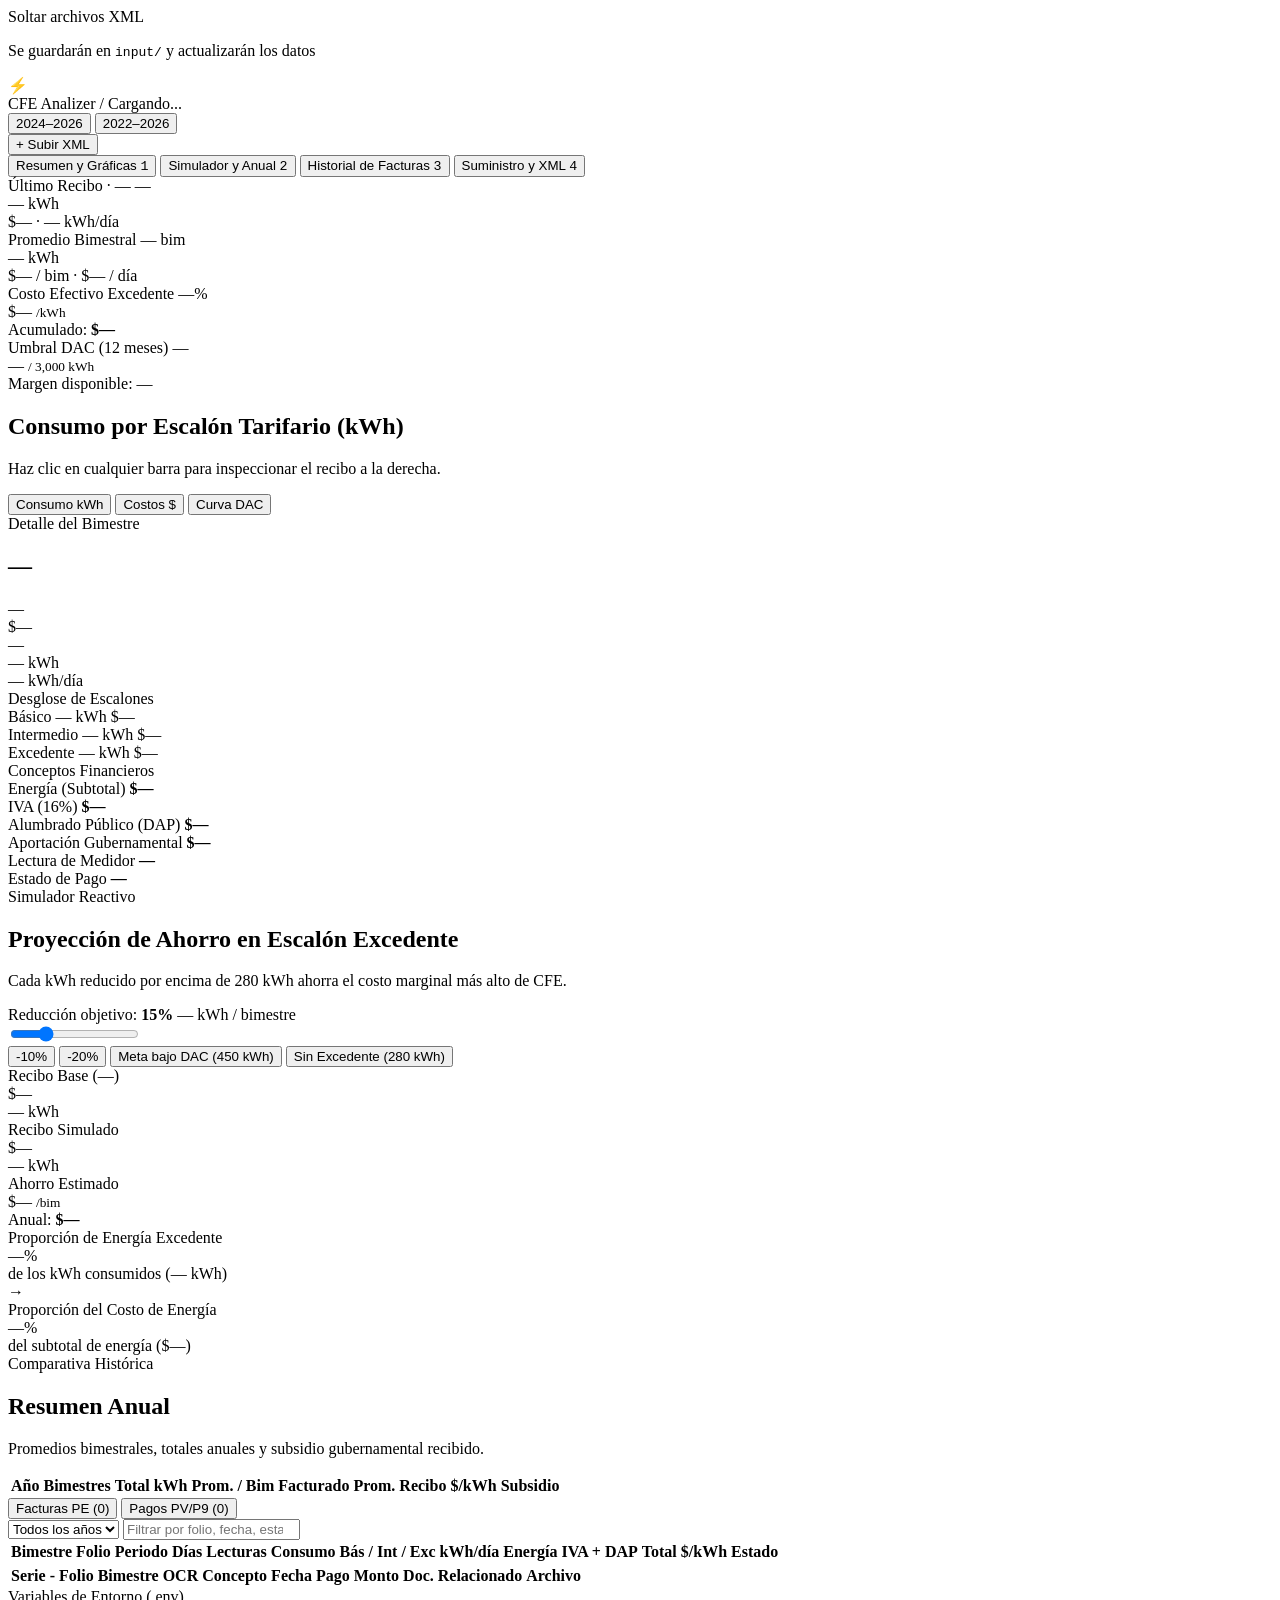
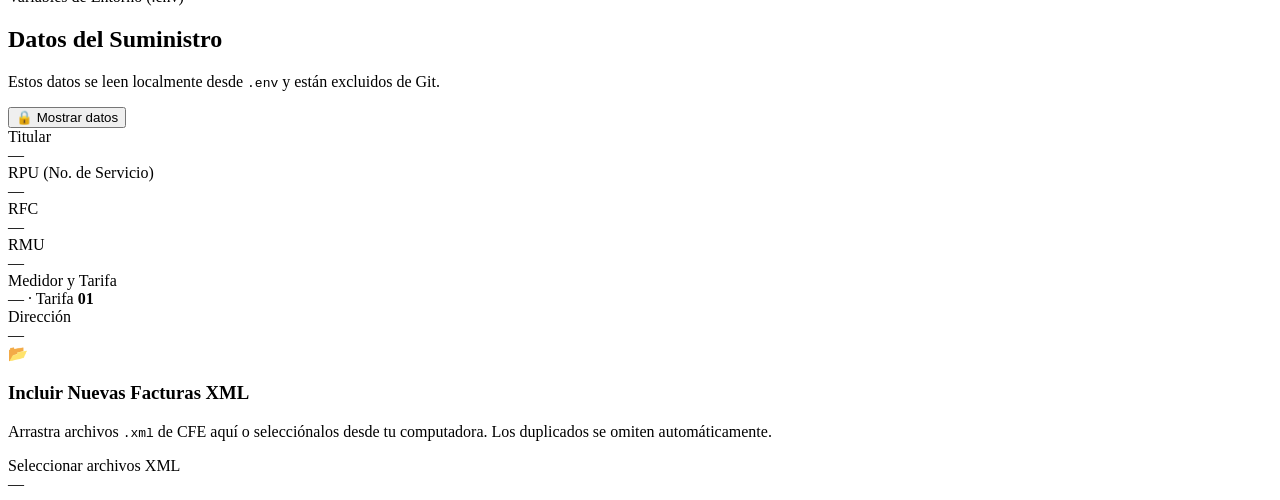
==== commit 435c3c6a: "feat(ui): add dedicated tabs bar with keyboard shortcuts (1-4)" ====
--- a/src/static/index.html
+++ b/src/static/index.html
@@ -25,14 +25,6 @@
         <span id="header-period-badge" class="meta-pill">Cargando...</span>
       </div>
 
-      <!-- Navegación principal por vistas -->
-      <nav class="main-nav" aria-label="Vistas principales">
-        <button type="button" class="nav-btn active" data-view="overview">Resumen</button>
-        <button type="button" class="nav-btn" data-view="simulator">Simulador y Anual</button>
-        <button type="button" class="nav-btn" data-view="records">Facturas y Pagos</button>
-        <button type="button" class="nav-btn" data-view="profile">Suministro</button>
-      </nav>
-
       <!-- Controles globales discretos -->
       <div class="topbar-right">
         <div class="segmented" title="Rango de datos">
@@ -46,6 +38,26 @@
         <input id="xml-file-input" type="file" accept=".xml,.XML" multiple hidden />
       </div>
     </header>
+
+    <!-- Barra de Pestañas (Tabs) -->
+    <nav class="tabs-bar" role="tablist" aria-label="Secciones del dashboard">
+      <button type="button" role="tab" aria-selected="true" class="nav-btn active" data-view="overview">
+        <span>Resumen y Gráficas</span>
+        <kbd class="tab-kbd">1</kbd>
+      </button>
+      <button type="button" role="tab" aria-selected="false" class="nav-btn" data-view="simulator">
+        <span>Simulador y Anual</span>
+        <kbd class="tab-kbd">2</kbd>
+      </button>
+      <button type="button" role="tab" aria-selected="false" class="nav-btn" data-view="records">
+        <span>Historial de Facturas</span>
+        <kbd class="tab-kbd">3</kbd>
+      </button>
+      <button type="button" role="tab" aria-selected="false" class="nav-btn" data-view="profile">
+        <span>Suministro y XML</span>
+        <kbd class="tab-kbd">4</kbd>
+      </button>
+    </nav>
 
     <!-- Notificación flotante -->
     <div id="toast" class="toast hidden"></div>
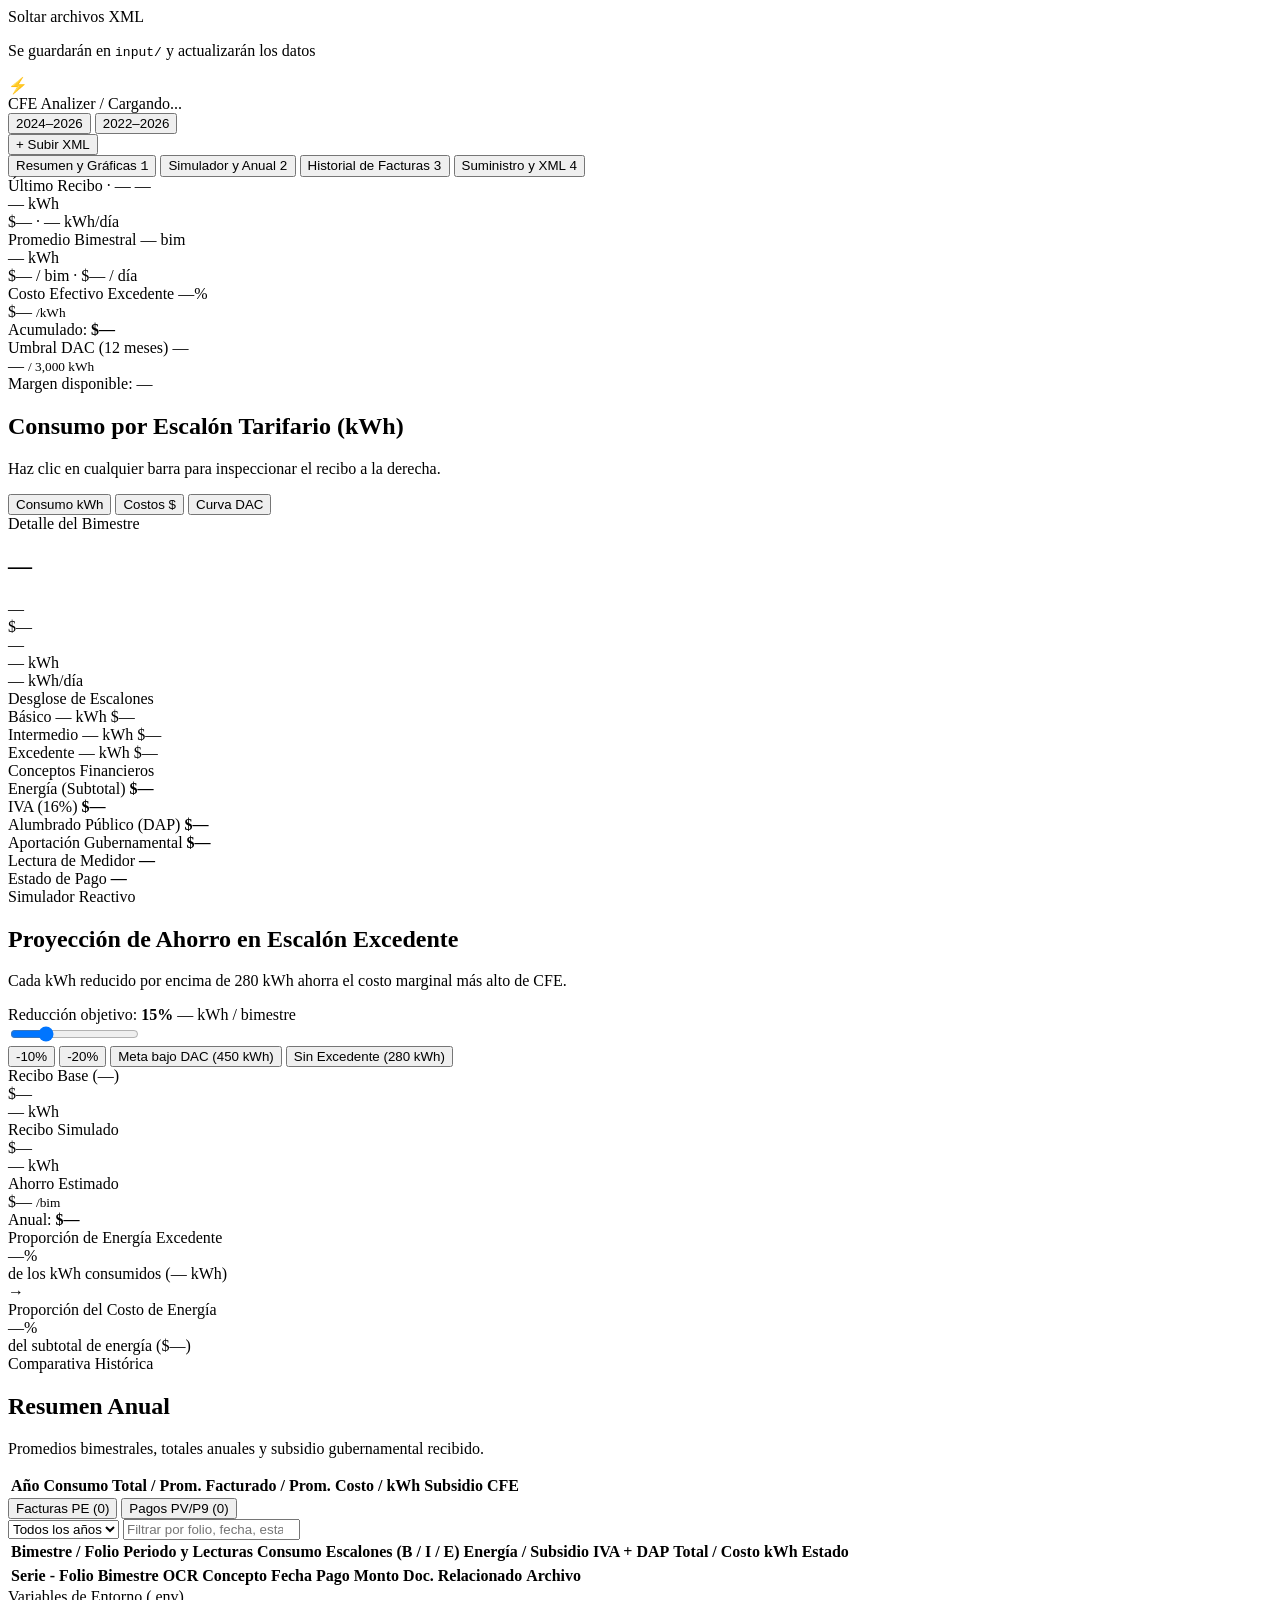
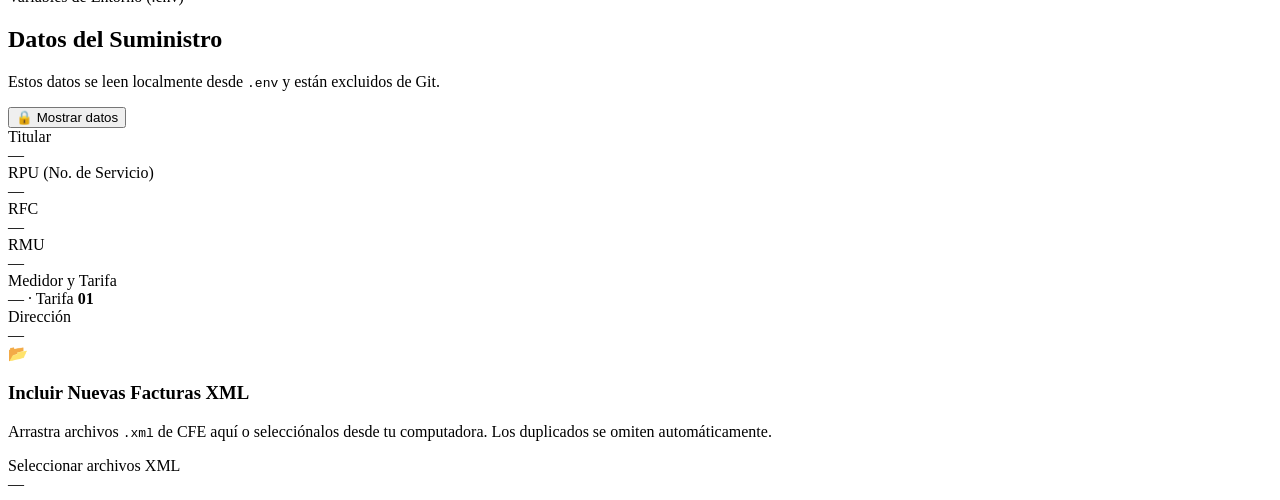
==== commit 0a6e68d8: "style(tables): compact stacked cells to eliminate horizontal overflow and style thin dark scrollbars" ====
--- a/src/static/index.html
+++ b/src/static/index.html
@@ -292,13 +292,10 @@
                 <thead>
                   <tr>
                     <th>Año</th>
-                    <th>Bimestres</th>
-                    <th>Total kWh</th>
-                    <th>Prom. / Bim</th>
-                    <th>Facturado</th>
-                    <th>Prom. Recibo</th>
-                    <th>$/kWh</th>
-                    <th>Subsidio</th>
+                    <th>Consumo Total / Prom.</th>
+                    <th>Facturado / Prom.</th>
+                    <th>Costo / kWh</th>
+                    <th>Subsidio CFE</th>
                   </tr>
                 </thead>
                 <tbody></tbody>
@@ -339,18 +336,13 @@
             <table class="clean-table" id="invoices-table">
               <thead>
                 <tr>
-                  <th>Bimestre</th>
-                  <th>Folio</th>
-                  <th>Periodo</th>
-                  <th>Días</th>
-                  <th>Lecturas</th>
+                  <th>Bimestre / Folio</th>
+                  <th>Periodo y Lecturas</th>
                   <th>Consumo</th>
-                  <th>Bás / Int / Exc</th>
-                  <th>kWh/día</th>
-                  <th>Energía</th>
+                  <th>Escalones (B / I / E)</th>
+                  <th>Energía / Subsidio</th>
                   <th>IVA + DAP</th>
-                  <th>Total</th>
-                  <th>$/kWh</th>
+                  <th>Total / Costo kWh</th>
                   <th>Estado</th>
                 </tr>
               </thead>
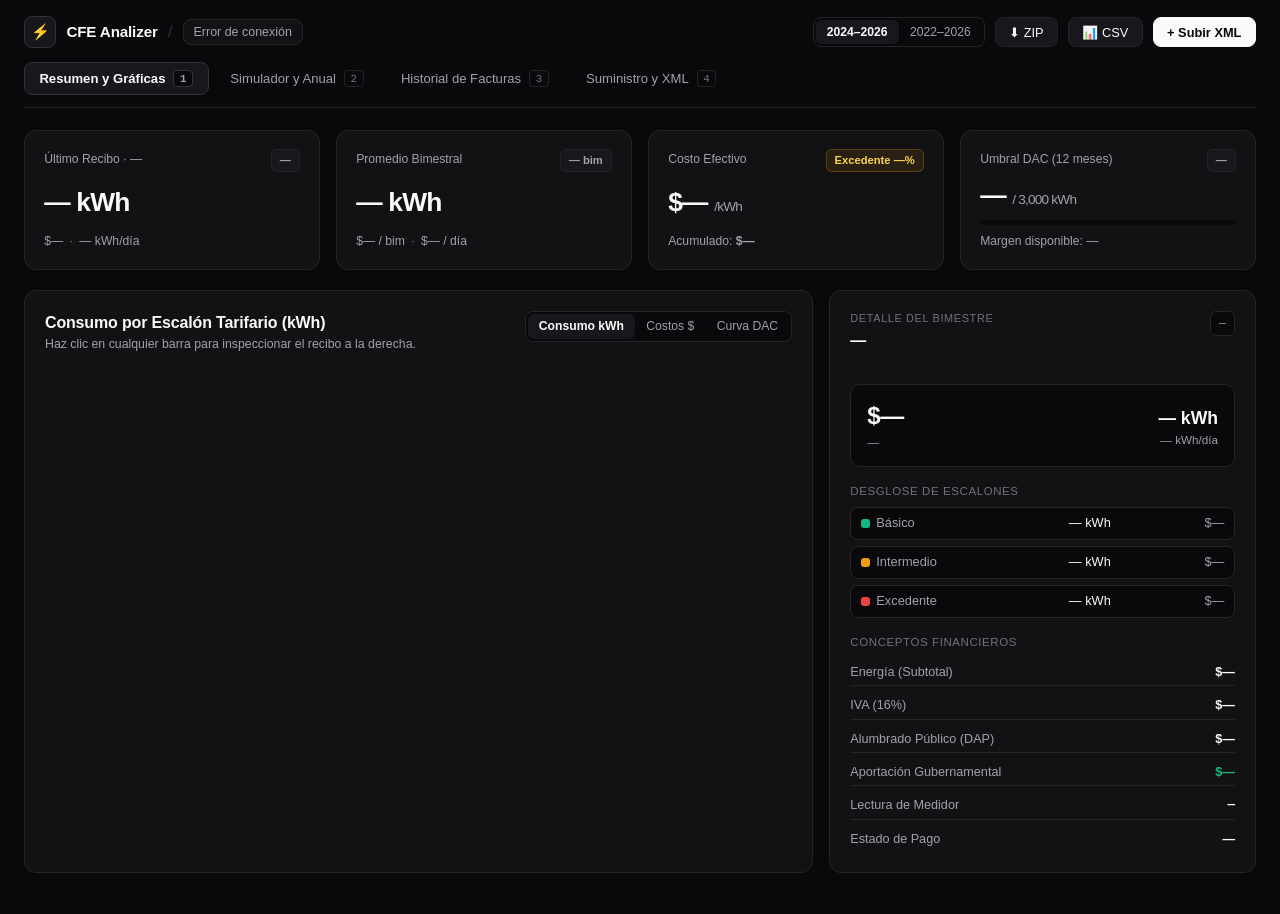
==== commit 02e7a343: "feat: soporte para Home Assistant Add-on con Ingress y descarga de reportes (ZIP y CSV)" ====
--- a/src/static/index.html
+++ b/src/static/index.html
@@ -4,7 +4,7 @@
   <meta charset="UTF-8" />
   <meta name="viewport" content="width=device-width, initial-scale=1.0" />
   <title>CFE Analizer</title>
-  <link rel="stylesheet" href="/styles.css" />
+  <link rel="stylesheet" href="styles.css" />
 </head>
 <body>
   <!-- Drop overlay global -->
@@ -32,6 +32,12 @@
           <button id="btn-mode-full" class="seg-btn" type="button">2022–2026</button>
         </div>
 
+        <button id="btn-download-zip" class="btn btn-ghost" type="button" title="Descargar todas las facturas XML en un archivo ZIP">
+          ⬇ ZIP
+        </button>
+        <button id="btn-download-csv" class="btn btn-ghost" type="button" title="Exportar resumen histórico en CSV">
+          📊 CSV
+        </button>
         <button id="btn-open-upload" class="btn btn-primary" type="button">
           + Subir XML
         </button>
@@ -416,9 +422,13 @@
           <div class="sq-card upload-drop-card" id="upload-dropzone">
             <div class="upload-inner">
               <div class="logo-sq lg">📂</div>
-              <h3>Incluir Nuevas Facturas XML</h3>
+              <h3>Gestionar Facturas XML</h3>
               <p>Arrastra archivos <code>.xml</code> de CFE aquí o selecciónalos desde tu computadora. Los duplicados se omiten automáticamente.</p>
-              <label for="xml-file-input" class="btn btn-primary">Seleccionar archivos XML</label>
+              <div class="action-buttons-row">
+                <label for="xml-file-input" class="btn btn-primary">Seleccionar archivos XML</label>
+                <button type="button" id="btn-download-zip-prof" class="btn btn-ghost">⬇ Descargar Todo (.zip)</button>
+                <button type="button" id="btn-download-csv-prof" class="btn btn-ghost">📊 Exportar Resumen (.csv)</button>
+              </div>
               <div class="files-summary-pill" id="prof-files">—</div>
             </div>
           </div>
@@ -428,6 +438,6 @@
   </div>
 
   <div id="chart-tooltip" class="chart-tooltip hidden"></div>
-  <script src="/app.js"></script>
+  <script src="app.js"></script>
 </body>
 </html>
--- a/src/static/styles.css
+++ b/src/static/styles.css
@@ -0,0 +1,919 @@
+:root {
+  --bg: #09090b;
+  --surface: #121215;
+  --surface-alt: #18181c;
+  --surface-hover: #1f1f24;
+  --border: #242429;
+  --border-strong: #32323a;
+  --text: #fafafa;
+  --text-secondary: #a1a1aa;
+  --text-muted: #71717a;
+  --emerald: #10b981;
+  --amber: #f59e0b;
+  --red: #ef4444;
+  --blue: #3b82f6;
+  --purple: #8b5cf6;
+  --radius: 12px;
+  --radius-sm: 8px;
+}
+
+* {
+  box-sizing: border-box;
+  margin: 0;
+  padding: 0;
+  scrollbar-width: thin;
+  scrollbar-color: var(--border-strong) transparent;
+}
+
+*::-webkit-scrollbar {
+  width: 6px;
+  height: 6px;
+}
+
+*::-webkit-scrollbar-track {
+  background: transparent;
+}
+
+*::-webkit-scrollbar-thumb {
+  background: var(--border);
+  border-radius: 99px;
+}
+
+*::-webkit-scrollbar-thumb:hover {
+  background: var(--border-strong);
+}
+
+*::-webkit-scrollbar-corner {
+  background: transparent;
+}
+
+body {
+  font-family: -apple-system, BlinkMacSystemFont, "Inter", "Segoe UI", Roboto, sans-serif;
+  background-color: var(--bg);
+  color: var(--text);
+  line-height: 1.45;
+  -webkit-font-smoothing: antialiased;
+  min-height: 100vh;
+}
+
+.app-shell {
+  max-width: 1380px;
+  margin: 0 auto;
+  padding: 0 1.5rem 2.5rem;
+}
+
+/* Topbar */
+.topbar {
+  display: flex;
+  align-items: center;
+  justify-content: space-between;
+  gap: 1rem;
+  padding: 1rem 0 0.85rem;
+  flex-wrap: wrap;
+}
+
+.topbar-left {
+  display: flex;
+  align-items: center;
+  gap: 0.65rem;
+}
+
+.logo-sq {
+  width: 32px;
+  height: 32px;
+  border-radius: var(--radius-sm);
+  background: var(--surface-alt);
+  border: 1px solid var(--border-strong);
+  display: flex;
+  align-items: center;
+  justify-content: center;
+  font-size: 0.95rem;
+}
+
+.logo-sq.lg {
+  width: 48px;
+  height: 48px;
+  border-radius: var(--radius);
+  font-size: 1.35rem;
+}
+
+.app-title {
+  font-weight: 600;
+  font-size: 0.95rem;
+  letter-spacing: -0.01em;
+}
+
+.divider {
+  color: var(--border-strong);
+}
+
+.meta-pill {
+  font-size: 0.78rem;
+  color: var(--text-secondary);
+  background: var(--surface);
+  border: 1px solid var(--border);
+  padding: 0.2rem 0.6rem;
+  border-radius: var(--radius-sm);
+}
+
+/* Dedicated Tabs Bar */
+.tabs-bar {
+  display: flex;
+  align-items: center;
+  gap: 0.4rem;
+  border-bottom: 1px solid var(--border);
+  padding-bottom: 0.75rem;
+  margin-bottom: 1.35rem;
+  overflow-x: auto;
+}
+
+.nav-btn {
+  display: inline-flex;
+  align-items: center;
+  gap: 0.5rem;
+  background: transparent;
+  border: 1px solid transparent;
+  color: var(--text-secondary);
+  padding: 0.48rem 0.9rem;
+  font-size: 0.82rem;
+  font-weight: 500;
+  border-radius: var(--radius-sm);
+  cursor: pointer;
+  transition: all 0.12s ease;
+  white-space: nowrap;
+}
+
+.nav-btn:hover {
+  color: var(--text);
+  background: var(--surface);
+}
+
+.nav-btn.active {
+  background: var(--surface-alt);
+  border-color: var(--border-strong);
+  color: var(--text);
+  font-weight: 600;
+}
+
+.tab-kbd {
+  font-family: ui-monospace, SFMono-Regular, Menlo, Monaco, Consolas, monospace;
+  font-size: 0.68rem;
+  padding: 0.08rem 0.35rem;
+  border-radius: 4px;
+  background: var(--bg);
+  border: 1px solid var(--border);
+  color: var(--text-muted);
+}
+
+.nav-btn.active .tab-kbd {
+  color: var(--text-secondary);
+  border-color: var(--border-strong);
+}
+
+.topbar-right {
+  display: flex;
+  align-items: center;
+  gap: 0.6rem;
+}
+
+/* Segmented Control */
+.segmented {
+  display: inline-flex;
+  background: var(--bg);
+  border: 1px solid var(--border);
+  padding: 2px;
+  border-radius: var(--radius-sm);
+}
+
+.seg-btn {
+  background: transparent;
+  border: none;
+  color: var(--text-secondary);
+  padding: 0.34rem 0.7rem;
+  font-size: 0.76rem;
+  font-weight: 500;
+  border-radius: 6px;
+  cursor: pointer;
+  transition: all 0.12s ease;
+}
+
+.seg-btn:hover {
+  color: var(--text);
+}
+
+.seg-btn.active {
+  background: var(--surface-alt);
+  color: var(--text);
+  font-weight: 600;
+}
+
+/* Buttons */
+.btn {
+  display: inline-flex;
+  align-items: center;
+  gap: 0.4rem;
+  padding: 0.42rem 0.85rem;
+  border-radius: var(--radius-sm);
+  font-size: 0.8rem;
+  font-weight: 500;
+  cursor: pointer;
+  border: 1px solid var(--border);
+  transition: background 0.12s ease, border-color 0.12s ease;
+  text-decoration: none;
+}
+
+.btn-primary {
+  background: var(--text);
+  color: var(--bg);
+  border-color: var(--text);
+  font-weight: 600;
+}
+
+.btn-primary:hover {
+  background: #e4e4e7;
+}
+
+.btn-ghost {
+  background: var(--surface-alt);
+  color: var(--text);
+}
+
+.btn-ghost:hover {
+  background: var(--surface-hover);
+  border-color: var(--border-strong);
+}
+
+/* Views */
+.view {
+  display: flex;
+  flex-direction: column;
+  gap: 1.25rem;
+  animation: fadeIn 0.14s ease-out;
+}
+
+@keyframes fadeIn {
+  from { opacity: 0; transform: translateY(3px); }
+  to { opacity: 1; transform: translateY(0); }
+}
+
+/* Rounded Square Cards (Zero Glow) */
+.sq-card {
+  background: var(--surface);
+  border: 1px solid var(--border);
+  border-radius: var(--radius);
+  padding: 1.25rem;
+}
+
+/* KPI Row */
+.kpi-row {
+  display: grid;
+  grid-template-columns: repeat(4, 1fr);
+  gap: 1rem;
+}
+
+@media (max-width: 1024px) {
+  .kpi-row {
+    grid-template-columns: repeat(2, 1fr);
+  }
+}
+
+@media (max-width: 600px) {
+  .kpi-row {
+    grid-template-columns: 1fr;
+  }
+}
+
+.kpi-card {
+  display: flex;
+  flex-direction: column;
+  justify-content: space-between;
+  gap: 0.55rem;
+  padding: 1.1rem 1.2rem;
+}
+
+.kpi-top {
+  display: flex;
+  align-items: center;
+  justify-content: space-between;
+  gap: 0.5rem;
+}
+
+.kpi-label {
+  font-size: 0.76rem;
+  color: var(--text-secondary);
+  font-weight: 500;
+}
+
+.kpi-value {
+  font-size: 1.65rem;
+  font-weight: 700;
+  letter-spacing: -0.03em;
+  line-height: 1.15;
+}
+
+.kpi-value small {
+  font-size: 0.85rem;
+  font-weight: 500;
+  color: var(--text-secondary);
+}
+
+.kpi-foot {
+  font-size: 0.76rem;
+  color: var(--text-secondary);
+  display: flex;
+  align-items: center;
+  gap: 0.4rem;
+}
+
+.dot-sep {
+  color: var(--text-muted);
+}
+
+/* Tags */
+.tag {
+  font-size: 0.7rem;
+  font-weight: 600;
+  padding: 0.15rem 0.5rem;
+  border-radius: 6px;
+  background: var(--surface-alt);
+  color: var(--text-secondary);
+  border: 1px solid var(--border);
+}
+
+.tag-up {
+  color: #fca5a5;
+  background: rgba(239, 68, 68, 0.1);
+  border-color: rgba(239, 68, 68, 0.25);
+}
+
+.tag-down {
+  color: #6ee7b7;
+  background: rgba(16, 185, 129, 0.1);
+  border-color: rgba(16, 185, 129, 0.25);
+}
+
+.tag-amber {
+  color: #fcd34d;
+  background: rgba(245, 158, 11, 0.1);
+  border-color: rgba(245, 158, 11, 0.25);
+}
+
+.mono-tag {
+  font-family: ui-monospace, SFMono-Regular, Menlo, Monaco, Consolas, monospace;
+  font-size: 0.73rem;
+  padding: 0.2rem 0.5rem;
+  border-radius: 6px;
+  background: var(--bg);
+  border: 1px solid var(--border);
+  color: var(--text-secondary);
+}
+
+.mono {
+  font-family: ui-monospace, SFMono-Regular, Menlo, Monaco, Consolas, monospace;
+}
+
+.progress-track {
+  width: 100%;
+  height: 5px;
+  background: var(--bg);
+  border-radius: 99px;
+  overflow: hidden;
+}
+
+.progress-fill {
+  height: 100%;
+  background: var(--text);
+  border-radius: 99px;
+  transition: width 0.25s ease;
+}
+
+/* Overview Grid: Chart + Inspector */
+.overview-main-grid {
+  display: grid;
+  grid-template-columns: 1.85fr 1fr;
+  gap: 1rem;
+  align-items: stretch;
+}
+
+@media (max-width: 1024px) {
+  .overview-main-grid {
+    grid-template-columns: 1fr;
+  }
+}
+
+.panel-header {
+  display: flex;
+  justify-content: space-between;
+  align-items: flex-start;
+  gap: 0.75rem;
+  margin-bottom: 1rem;
+  flex-wrap: wrap;
+}
+
+.eyebrow {
+  display: block;
+  font-size: 0.68rem;
+  text-transform: uppercase;
+  letter-spacing: 0.06em;
+  color: var(--text-muted);
+  margin-bottom: 0.15rem;
+}
+
+.panel-header h2 {
+  font-size: 1rem;
+  font-weight: 600;
+  letter-spacing: -0.01em;
+}
+
+.panel-sub {
+  font-size: 0.77rem;
+  color: var(--text-secondary);
+  margin-top: 0.15rem;
+}
+
+.chart-legend {
+  display: flex;
+  gap: 1rem;
+  font-size: 0.75rem;
+  color: var(--text-secondary);
+  margin-bottom: 0.65rem;
+  flex-wrap: wrap;
+}
+
+.chart-legend span {
+  display: inline-flex;
+  align-items: center;
+  gap: 0.35rem;
+}
+
+.sq-dot {
+  width: 9px;
+  height: 9px;
+  border-radius: 3px;
+  display: inline-block;
+}
+
+.c-basico { background: var(--emerald); }
+.c-intermedio { background: var(--amber); }
+.c-excedente { background: var(--red); }
+.c-energia { background: var(--blue); }
+.c-iva { background: var(--purple); }
+.c-dap { background: var(--amber); }
+
+.c-text-emerald { color: var(--emerald); }
+.c-text-amber { color: var(--amber); }
+
+.chart-stage {
+  width: 100%;
+  height: 320px;
+  position: relative;
+}
+
+/* Inspector Panel */
+.inspector-panel {
+  display: flex;
+  flex-direction: column;
+  justify-content: space-between;
+  gap: 1rem;
+}
+
+.insp-hero {
+  display: flex;
+  justify-content: space-between;
+  align-items: baseline;
+  background: var(--bg);
+  border: 1px solid var(--border);
+  border-radius: 10px;
+  padding: 0.9rem 1rem;
+}
+
+.insp-big {
+  font-size: 1.5rem;
+  font-weight: 700;
+  letter-spacing: -0.02em;
+}
+
+.insp-right {
+  text-align: right;
+}
+
+.insp-kwh {
+  font-size: 1.1rem;
+  font-weight: 600;
+}
+
+.insp-caption {
+  font-size: 0.73rem;
+  color: var(--text-secondary);
+}
+
+.insp-section-title {
+  font-size: 0.72rem;
+  text-transform: uppercase;
+  letter-spacing: 0.05em;
+  color: var(--text-muted);
+  margin-bottom: 0.5rem;
+}
+
+.tier-bars {
+  display: flex;
+  flex-direction: column;
+  gap: 0.4rem;
+}
+
+.tier-row {
+  display: grid;
+  grid-template-columns: 1.2fr 1fr 1fr;
+  align-items: center;
+  font-size: 0.8rem;
+  padding: 0.38rem 0.6rem;
+  background: var(--bg);
+  border: 1px solid var(--border);
+  border-radius: var(--radius-sm);
+}
+
+.tier-name {
+  display: inline-flex;
+  align-items: center;
+  gap: 0.4rem;
+  color: var(--text-secondary);
+}
+
+.tier-val {
+  text-align: right;
+  font-weight: 500;
+}
+
+.tier-cost {
+  text-align: right;
+  color: var(--text-secondary);
+}
+
+.kv-list {
+  display: flex;
+  flex-direction: column;
+  gap: 0.38rem;
+}
+
+.kv-item {
+  display: flex;
+  justify-content: space-between;
+  font-size: 0.79rem;
+  padding: 0.25rem 0;
+  border-bottom: 1px solid var(--border);
+}
+
+.kv-item:last-child {
+  border-bottom: none;
+}
+
+.kv-item span {
+  color: var(--text-secondary);
+}
+
+/* Two Column Grid (View 2 & View 4) */
+.two-col-grid {
+  display: grid;
+  grid-template-columns: 1.15fr 1fr;
+  gap: 1rem;
+}
+
+@media (max-width: 960px) {
+  .two-col-grid {
+    grid-template-columns: 1fr;
+  }
+}
+
+.sim-box {
+  display: flex;
+  flex-direction: column;
+  gap: 1rem;
+}
+
+.sim-slider-header {
+  display: flex;
+  justify-content: space-between;
+  align-items: center;
+  font-size: 0.85rem;
+}
+
+input[type="range"] {
+  width: 100%;
+  accent-color: var(--text);
+  cursor: pointer;
+}
+
+.preset-row {
+  display: flex;
+  gap: 0.45rem;
+  flex-wrap: wrap;
+}
+
+.chip-btn {
+  background: var(--bg);
+  border: 1px solid var(--border);
+  color: var(--text-secondary);
+  padding: 0.32rem 0.65rem;
+  border-radius: var(--radius-sm);
+  font-size: 0.75rem;
+  cursor: pointer;
+  transition: all 0.12s;
+}
+
+.chip-btn:hover {
+  color: var(--text);
+  border-color: var(--border-strong);
+}
+
+.sim-cards-row {
+  display: grid;
+  grid-template-columns: repeat(3, 1fr);
+  gap: 0.75rem;
+}
+
+@media (max-width: 600px) {
+  .sim-cards-row {
+    grid-template-columns: 1fr;
+  }
+}
+
+.mini-sq {
+  background: var(--bg);
+  border: 1px solid var(--border);
+  border-radius: 10px;
+  padding: 0.85rem;
+  display: flex;
+  flex-direction: column;
+  gap: 0.2rem;
+}
+
+.mini-sq.active-border {
+  border-color: var(--border-strong);
+}
+
+.mini-label {
+  font-size: 0.72rem;
+  color: var(--text-secondary);
+}
+
+.mini-val {
+  font-size: 1.25rem;
+  font-weight: 700;
+}
+
+.mini-val small {
+  font-size: 0.75rem;
+  font-weight: 500;
+  color: var(--text-secondary);
+}
+
+.mini-val-sm {
+  font-size: 0.88rem;
+  font-weight: 600;
+  color: var(--text);
+  word-break: break-word;
+}
+
+.mini-sub {
+  font-size: 0.73rem;
+  color: var(--text-muted);
+}
+
+.exc-insight-box {
+  margin-top: 1.1rem;
+  padding: 1rem;
+  background: var(--bg);
+  border: 1px solid var(--border);
+  border-radius: 10px;
+  display: flex;
+  align-items: center;
+  justify-content: space-between;
+  gap: 1rem;
+}
+
+.exc-big {
+  font-size: 1.5rem;
+  font-weight: 700;
+}
+
+.exc-arrow {
+  color: var(--text-muted);
+  font-size: 1.2rem;
+}
+
+/* Tables */
+.records-bar {
+  align-items: center;
+}
+
+.filter-bar {
+  display: flex;
+  gap: 0.5rem;
+  flex-wrap: wrap;
+}
+
+.clean-input {
+  background: var(--bg);
+  border: 1px solid var(--border);
+  color: var(--text);
+  padding: 0.38rem 0.7rem;
+  border-radius: var(--radius-sm);
+  font-size: 0.8rem;
+  outline: none;
+}
+
+.clean-input:focus {
+  border-color: var(--border-strong);
+}
+
+.search-input {
+  min-width: 220px;
+}
+
+.table-wrap {
+  width: 100%;
+  overflow-x: auto;
+}
+
+.clean-table {
+  width: 100%;
+  border-collapse: collapse;
+  font-size: 0.8rem;
+}
+
+.clean-table th,
+.clean-table td {
+  padding: 0.6rem 0.65rem;
+  text-align: left;
+  border-bottom: 1px solid var(--border);
+  vertical-align: middle;
+}
+
+.clean-table th {
+  font-size: 0.69rem;
+  text-transform: uppercase;
+  letter-spacing: 0.05em;
+  color: var(--text-muted);
+  font-weight: 600;
+  white-space: nowrap;
+}
+
+.cell-main {
+  font-weight: 600;
+  color: var(--text);
+  line-height: 1.3;
+}
+
+.cell-sub {
+  font-size: 0.72rem;
+  color: var(--text-muted);
+  line-height: 1.25;
+  margin-top: 0.12rem;
+}
+
+.clean-table tbody tr {
+  transition: background 0.1s;
+}
+
+.clean-table tbody tr:hover {
+  background: var(--surface-alt);
+}
+
+.clean-table tbody tr.clickable-row {
+  cursor: pointer;
+}
+
+.tier-pills {
+  display: inline-flex;
+  gap: 0.25rem;
+  font-size: 0.72rem;
+}
+
+.tp {
+  padding: 0.1rem 0.38rem;
+  border-radius: 4px;
+  background: var(--bg);
+  border: 1px solid var(--border);
+}
+
+.tp-b { color: #6ee7b7; }
+.tp-i { color: #fcd34d; }
+.tp-e { color: #fca5a5; }
+
+/* Profile & Upload View */
+.profile-grid {
+  display: grid;
+  grid-template-columns: repeat(2, 1fr);
+  gap: 0.75rem;
+}
+
+@media (max-width: 600px) {
+  .profile-grid {
+    grid-template-columns: 1fr;
+  }
+}
+
+.masked {
+  filter: blur(5px);
+  user-select: none;
+  transition: filter 0.15s ease;
+}
+
+.upload-drop-card {
+  border: 1px dashed var(--border-strong);
+  display: flex;
+  align-items: center;
+  justify-content: center;
+  text-align: center;
+}
+
+.upload-drop-card.dragover {
+  border-color: var(--text);
+  background: var(--surface-alt);
+}
+
+.upload-inner {
+  display: flex;
+  flex-direction: column;
+  align-items: center;
+  gap: 0.75rem;
+  max-width: 480px;
+}
+
+.action-buttons-row {
+  display: flex;
+  flex-wrap: wrap;
+  gap: 0.5rem;
+  justify-content: center;
+  align-items: center;
+}
+
+.upload-inner h3 {
+  font-size: 0.98rem;
+  font-weight: 600;
+}
+
+.upload-inner p {
+  font-size: 0.8rem;
+  color: var(--text-secondary);
+}
+
+.files-summary-pill {
+  font-size: 0.74rem;
+  color: var(--text-muted);
+  background: var(--bg);
+  border: 1px solid var(--border);
+  padding: 0.25rem 0.65rem;
+  border-radius: 6px;
+}
+
+/* Tooltip, Toast & Overlay */
+.chart-tooltip {
+  position: fixed;
+  pointer-events: none;
+  z-index: 100;
+  background: var(--surface);
+  border: 1px solid var(--border-strong);
+  border-radius: var(--radius-sm);
+  padding: 0.55rem 0.75rem;
+  font-size: 0.76rem;
+  color: var(--text);
+  max-width: 250px;
+}
+
+.toast {
+  margin-bottom: 1rem;
+  padding: 0.75rem 1rem;
+  border-radius: var(--radius-sm);
+  background: var(--surface-alt);
+  border: 1px solid var(--border-strong);
+  font-size: 0.82rem;
+}
+
+.drop-overlay {
+  position: fixed;
+  inset: 0;
+  z-index: 200;
+  background: rgba(9, 9, 11, 0.88);
+  display: flex;
+  align-items: center;
+  justify-content: center;
+}
+
+.drop-box {
+  background: var(--surface);
+  border: 1px dashed var(--text);
+  border-radius: var(--radius);
+  padding: 2.5rem 3.5rem;
+  text-align: center;
+}
+
+.drop-title {
+  font-size: 1.1rem;
+  font-weight: 600;
+  margin-bottom: 0.35rem;
+}
+
+.hidden {
+  display: none !important;
+}
